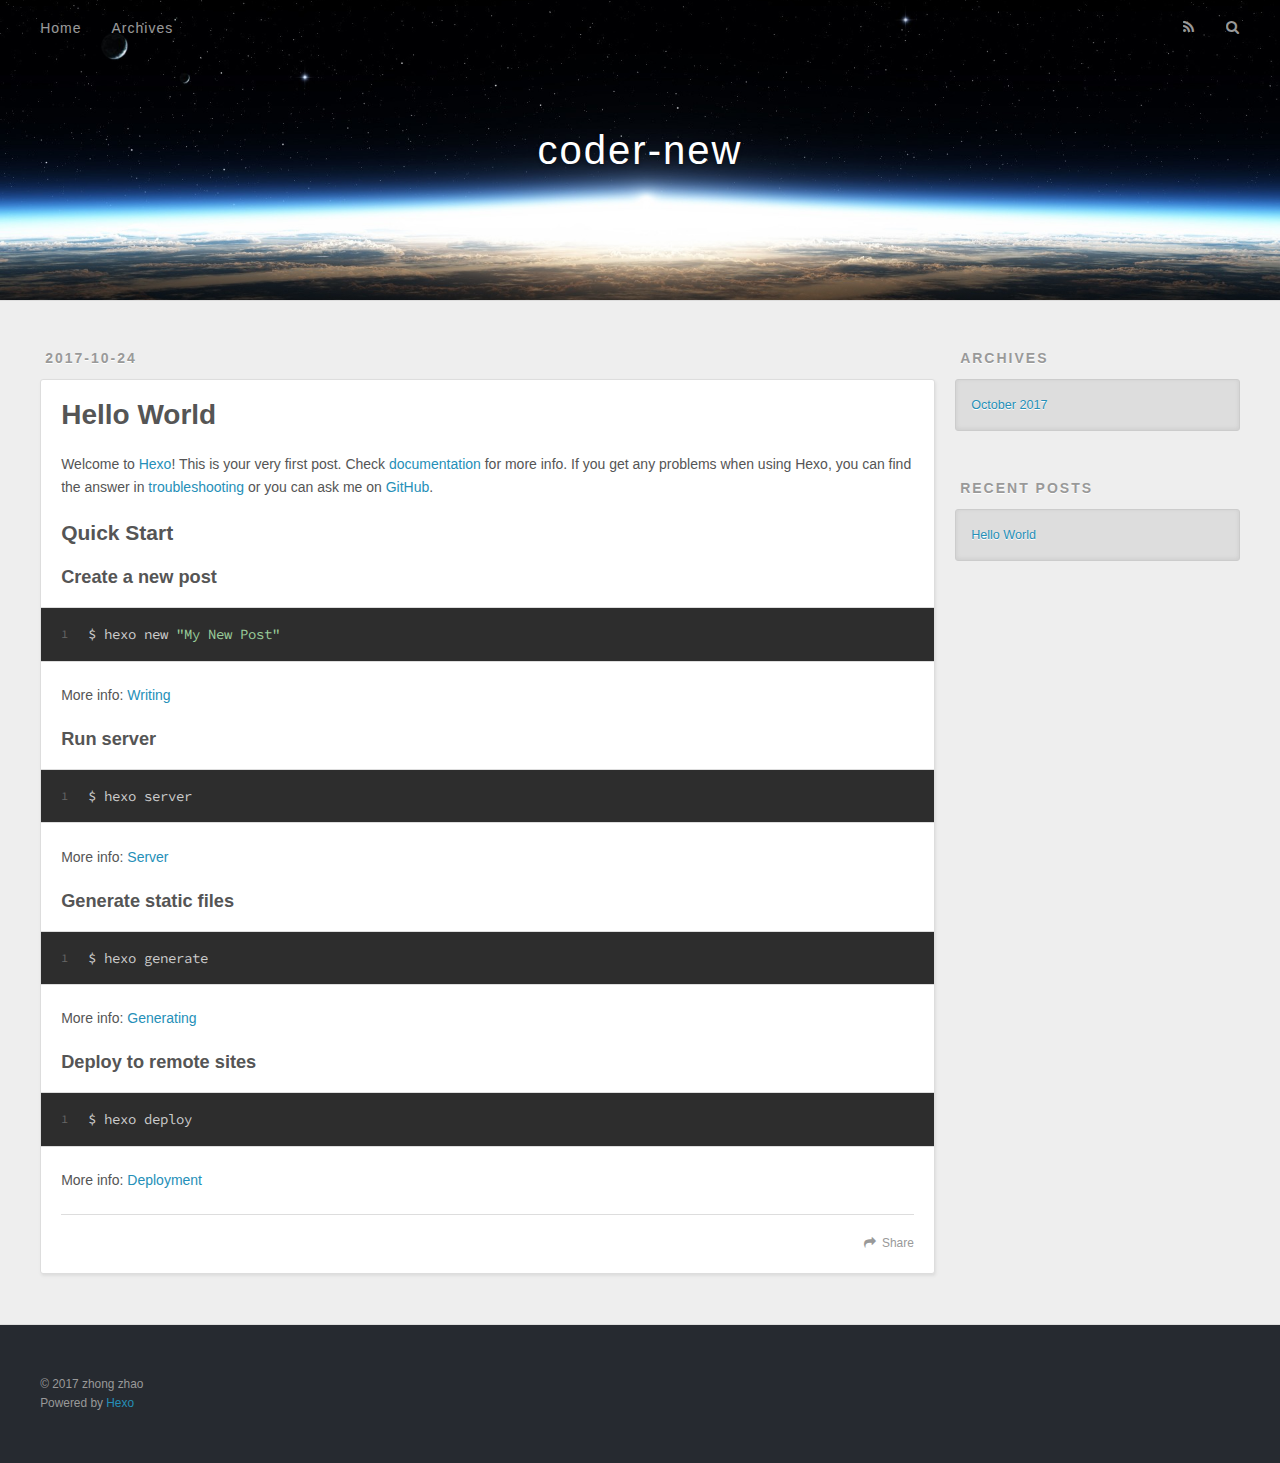
==== index.html @ 59c3f124 "Site updated: 2017-10-24 22:57:58" ====
<!DOCTYPE html>
<html>
<head>
  <meta charset="utf-8">
  
  <title>coder-new</title>
  <meta name="viewport" content="width=device-width, initial-scale=1, maximum-scale=1">
  <meta property="og:type" content="website">
<meta property="og:title" content="coder-new">
<meta property="og:url" content="http://yoursite.com/index.html">
<meta property="og:site_name" content="coder-new">
<meta name="twitter:card" content="summary">
<meta name="twitter:title" content="coder-new">
  
    <link rel="alternate" href="/atom.xml" title="coder-new" type="application/atom+xml">
  
  
    <link rel="icon" href="/favicon.png">
  
  
    <link href="//fonts.googleapis.com/css?family=Source+Code+Pro" rel="stylesheet" type="text/css">
  
  <link rel="stylesheet" href="/css/style.css">
  

</head>

<body>
  <div id="container">
    <div id="wrap">
      <header id="header">
  <div id="banner"></div>
  <div id="header-outer" class="outer">
    <div id="header-title" class="inner">
      <h1 id="logo-wrap">
        <a href="/" id="logo">coder-new</a>
      </h1>
      
    </div>
    <div id="header-inner" class="inner">
      <nav id="main-nav">
        <a id="main-nav-toggle" class="nav-icon"></a>
        
          <a class="main-nav-link" href="/">Home</a>
        
          <a class="main-nav-link" href="/archives">Archives</a>
        
      </nav>
      <nav id="sub-nav">
        
          <a id="nav-rss-link" class="nav-icon" href="/atom.xml" title="RSS Feed"></a>
        
        <a id="nav-search-btn" class="nav-icon" title="Search"></a>
      </nav>
      <div id="search-form-wrap">
        <form action="//google.com/search" method="get" accept-charset="UTF-8" class="search-form"><input type="search" name="q" class="search-form-input" placeholder="Search"><button type="submit" class="search-form-submit">&#xF002;</button><input type="hidden" name="sitesearch" value="http://yoursite.com"></form>
      </div>
    </div>
  </div>
</header>
      <div class="outer">
        <section id="main">
  
    <article id="post-hello-world" class="article article-type-post" itemscope itemprop="blogPost">
  <div class="article-meta">
    <a href="/2017/10/24/hello-world/" class="article-date">
  <time datetime="2017-10-24T14:40:35.002Z" itemprop="datePublished">2017-10-24</time>
</a>
    
  </div>
  <div class="article-inner">
    
    
      <header class="article-header">
        
  
    <h1 itemprop="name">
      <a class="article-title" href="/2017/10/24/hello-world/">Hello World</a>
    </h1>
  

      </header>
    
    <div class="article-entry" itemprop="articleBody">
      
        <p>Welcome to <a href="https://hexo.io/" target="_blank" rel="external">Hexo</a>! This is your very first post. Check <a href="https://hexo.io/docs/" target="_blank" rel="external">documentation</a> for more info. If you get any problems when using Hexo, you can find the answer in <a href="https://hexo.io/docs/troubleshooting.html" target="_blank" rel="external">troubleshooting</a> or you can ask me on <a href="https://github.com/hexojs/hexo/issues" target="_blank" rel="external">GitHub</a>.</p>
<h2 id="Quick-Start"><a href="#Quick-Start" class="headerlink" title="Quick Start"></a>Quick Start</h2><h3 id="Create-a-new-post"><a href="#Create-a-new-post" class="headerlink" title="Create a new post"></a>Create a new post</h3><figure class="highlight bash"><table><tr><td class="gutter"><pre><div class="line">1</div></pre></td><td class="code"><pre><div class="line">$ hexo new <span class="string">"My New Post"</span></div></pre></td></tr></table></figure>
<p>More info: <a href="https://hexo.io/docs/writing.html" target="_blank" rel="external">Writing</a></p>
<h3 id="Run-server"><a href="#Run-server" class="headerlink" title="Run server"></a>Run server</h3><figure class="highlight bash"><table><tr><td class="gutter"><pre><div class="line">1</div></pre></td><td class="code"><pre><div class="line">$ hexo server</div></pre></td></tr></table></figure>
<p>More info: <a href="https://hexo.io/docs/server.html" target="_blank" rel="external">Server</a></p>
<h3 id="Generate-static-files"><a href="#Generate-static-files" class="headerlink" title="Generate static files"></a>Generate static files</h3><figure class="highlight bash"><table><tr><td class="gutter"><pre><div class="line">1</div></pre></td><td class="code"><pre><div class="line">$ hexo generate</div></pre></td></tr></table></figure>
<p>More info: <a href="https://hexo.io/docs/generating.html" target="_blank" rel="external">Generating</a></p>
<h3 id="Deploy-to-remote-sites"><a href="#Deploy-to-remote-sites" class="headerlink" title="Deploy to remote sites"></a>Deploy to remote sites</h3><figure class="highlight bash"><table><tr><td class="gutter"><pre><div class="line">1</div></pre></td><td class="code"><pre><div class="line">$ hexo deploy</div></pre></td></tr></table></figure>
<p>More info: <a href="https://hexo.io/docs/deployment.html" target="_blank" rel="external">Deployment</a></p>

      
    </div>
    <footer class="article-footer">
      <a data-url="http://yoursite.com/2017/10/24/hello-world/" data-id="cj95qjlgl0000vkv4fxdkxrl8" class="article-share-link">Share</a>
      
      
    </footer>
  </div>
  
</article>


  

</section>
        
          <aside id="sidebar">
  
    

  
    

  
    
  
    
  <div class="widget-wrap">
    <h3 class="widget-title">Archives</h3>
    <div class="widget">
      <ul class="archive-list"><li class="archive-list-item"><a class="archive-list-link" href="/archives/2017/10/">October 2017</a></li></ul>
    </div>
  </div>


  
    
  <div class="widget-wrap">
    <h3 class="widget-title">Recent Posts</h3>
    <div class="widget">
      <ul>
        
          <li>
            <a href="/2017/10/24/hello-world/">Hello World</a>
          </li>
        
      </ul>
    </div>
  </div>

  
</aside>
        
      </div>
      <footer id="footer">
  
  <div class="outer">
    <div id="footer-info" class="inner">
      &copy; 2017 zhong zhao<br>
      Powered by <a href="http://hexo.io/" target="_blank">Hexo</a>
    </div>
  </div>
</footer>
    </div>
    <nav id="mobile-nav">
  
    <a href="/" class="mobile-nav-link">Home</a>
  
    <a href="/archives" class="mobile-nav-link">Archives</a>
  
</nav>
    

<script src="//ajax.googleapis.com/ajax/libs/jquery/2.0.3/jquery.min.js"></script>


  <link rel="stylesheet" href="/fancybox/jquery.fancybox.css">
  <script src="/fancybox/jquery.fancybox.pack.js"></script>


<script src="/js/script.js"></script>

  </div>
</body>
</html>
---- css/style.css ----
body {
  width: 100%;
}
body:before,
body:after {
  content: "";
  display: table;
}
body:after {
  clear: both;
}
html,
body,
div,
span,
applet,
object,
iframe,
h1,
h2,
h3,
h4,
h5,
h6,
p,
blockquote,
pre,
a,
abbr,
acronym,
address,
big,
cite,
code,
del,
dfn,
em,
img,
ins,
kbd,
q,
s,
samp,
small,
strike,
strong,
sub,
sup,
tt,
var,
dl,
dt,
dd,
ol,
ul,
li,
fieldset,
form,
label,
legend,
table,
caption,
tbody,
tfoot,
thead,
tr,
th,
td {
  margin: 0;
  padding: 0;
  border: 0;
  outline: 0;
  font-weight: inherit;
  font-style: inherit;
  font-family: inherit;
  font-size: 100%;
  vertical-align: baseline;
}
body {
  line-height: 1;
  color: #000;
  background: #fff;
}
ol,
ul {
  list-style: none;
}
table {
  border-collapse: separate;
  border-spacing: 0;
  vertical-align: middle;
}
caption,
th,
td {
  text-align: left;
  font-weight: normal;
  vertical-align: middle;
}
a img {
  border: none;
}
input,
button {
  margin: 0;
  padding: 0;
}
input::-moz-focus-inner,
button::-moz-focus-inner {
  border: 0;
  padding: 0;
}
@font-face {
  font-family: FontAwesome;
  font-style: normal;
  font-weight: normal;
  src: url("fonts/fontawesome-webfont.eot?v=#4.0.3");
  src: url("fonts/fontawesome-webfont.eot?#iefix&v=#4.0.3") format("embedded-opentype"), url("fonts/fontawesome-webfont.woff?v=#4.0.3") format("woff"), url("fonts/fontawesome-webfont.ttf?v=#4.0.3") format("truetype"), url("fonts/fontawesome-webfont.svg#fontawesomeregular?v=#4.0.3") format("svg");
}
html,
body,
#container {
  height: 100%;
}
body {
  background: #eee;
  font: 14px "Helvetica Neue", Helvetica, Arial, sans-serif;
  -webkit-text-size-adjust: 100%;
}
.outer {
  max-width: 1220px;
  margin: 0 auto;
  padding: 0 20px;
}
.outer:before,
.outer:after {
  content: "";
  display: table;
}
.outer:after {
  clear: both;
}
.inner {
  display: inline;
  float: left;
  width: 98.33333333333333%;
  margin: 0 0.833333333333333%;
}
.left,
.alignleft {
  float: left;
}
.right,
.alignright {
  float: right;
}
.clear {
  clear: both;
}
#container {
  position: relative;
}
.mobile-nav-on {
  overflow: hidden;
}
#wrap {
  height: 100%;
  width: 100%;
  position: absolute;
  top: 0;
  left: 0;
  -webkit-transition: 0.2s ease-out;
  -moz-transition: 0.2s ease-out;
  -ms-transition: 0.2s ease-out;
  transition: 0.2s ease-out;
  z-index: 1;
  background: #eee;
}
.mobile-nav-on #wrap {
  left: 280px;
}
@media screen and (min-width: 768px) {
  #main {
    display: inline;
    float: left;
    width: 73.33333333333333%;
    margin: 0 0.833333333333333%;
  }
}
.article-date,
.article-category-link,
.archive-year,
.widget-title {
  text-decoration: none;
  text-transform: uppercase;
  letter-spacing: 2px;
  color: #999;
  margin-bottom: 1em;
  margin-left: 5px;
  line-height: 1em;
  text-shadow: 0 1px #fff;
  font-weight: bold;
}
.article-inner,
.archive-article-inner {
  background: #fff;
  -webkit-box-shadow: 1px 2px 3px #ddd;
  box-shadow: 1px 2px 3px #ddd;
  border: 1px solid #ddd;
  border-radius: 3px;
}
.article-entry h1,
.widget h1 {
  font-size: 2em;
}
.article-entry h2,
.widget h2 {
  font-size: 1.5em;
}
.article-entry h3,
.widget h3 {
  font-size: 1.3em;
}
.article-entry h4,
.widget h4 {
  font-size: 1.2em;
}
.article-entry h5,
.widget h5 {
  font-size: 1em;
}
.article-entry h6,
.widget h6 {
  font-size: 1em;
  color: #999;
}
.article-entry hr,
.widget hr {
  border: 1px dashed #ddd;
}
.article-entry strong,
.widget strong {
  font-weight: bold;
}
.article-entry em,
.widget em,
.article-entry cite,
.widget cite {
  font-style: italic;
}
.article-entry sup,
.widget sup,
.article-entry sub,
.widget sub {
  font-size: 0.75em;
  line-height: 0;
  position: relative;
  vertical-align: baseline;
}
.article-entry sup,
.widget sup {
  top: -0.5em;
}
.article-entry sub,
.widget sub {
  bottom: -0.2em;
}
.article-entry small,
.widget small {
  font-size: 0.85em;
}
.article-entry acronym,
.widget acronym,
.article-entry abbr,
.widget abbr {
  border-bottom: 1px dotted;
}
.article-entry ul,
.widget ul,
.article-entry ol,
.widget ol,
.article-entry dl,
.widget dl {
  margin: 0 20px;
  line-height: 1.6em;
}
.article-entry ul ul,
.widget ul ul,
.article-entry ol ul,
.widget ol ul,
.article-entry ul ol,
.widget ul ol,
.article-entry ol ol,
.widget ol ol {
  margin-top: 0;
  margin-bottom: 0;
}
.article-entry ul,
.widget ul {
  list-style: disc;
}
.article-entry ol,
.widget ol {
  list-style: decimal;
}
.article-entry dt,
.widget dt {
  font-weight: bold;
}
#header {
  height: 300px;
  position: relative;
  border-bottom: 1px solid #ddd;
}
#header:before,
#header:after {
  content: "";
  position: absolute;
  left: 0;
  right: 0;
  height: 40px;
}
#header:before {
  top: 0;
  background: -webkit-linear-gradient(rgba(0,0,0,0.2), transparent);
  background: -moz-linear-gradient(rgba(0,0,0,0.2), transparent);
  background: -ms-linear-gradient(rgba(0,0,0,0.2), transparent);
  background: linear-gradient(rgba(0,0,0,0.2), transparent);
}
#header:after {
  bottom: 0;
  background: -webkit-linear-gradient(transparent, rgba(0,0,0,0.2));
  background: -moz-linear-gradient(transparent, rgba(0,0,0,0.2));
  background: -ms-linear-gradient(transparent, rgba(0,0,0,0.2));
  background: linear-gradient(transparent, rgba(0,0,0,0.2));
}
#header-outer {
  height: 100%;
  position: relative;
}
#header-inner {
  position: relative;
  overflow: hidden;
}
#banner {
  position: absolute;
  top: 0;
  left: 0;
  width: 100%;
  height: 100%;
  background: url("images/banner.jpg") center #000;
  -webkit-background-size: cover;
  -moz-background-size: cover;
  background-size: cover;
  z-index: -1;
}
#header-title {
  text-align: center;
  height: 40px;
  position: absolute;
  top: 50%;
  left: 0;
  margin-top: -20px;
}
#logo,
#subtitle {
  text-decoration: none;
  color: #fff;
  font-weight: 300;
  text-shadow: 0 1px 4px rgba(0,0,0,0.3);
}
#logo {
  font-size: 40px;
  line-height: 40px;
  letter-spacing: 2px;
}
#subtitle {
  font-size: 16px;
  line-height: 16px;
  letter-spacing: 1px;
}
#subtitle-wrap {
  margin-top: 16px;
}
#main-nav {
  float: left;
  margin-left: -15px;
}
.nav-icon,
.main-nav-link {
  float: left;
  color: #fff;
  opacity: 0.6;
  text-decoration: none;
  text-shadow: 0 1px rgba(0,0,0,0.2);
  -webkit-transition: opacity 0.2s;
  -moz-transition: opacity 0.2s;
  -ms-transition: opacity 0.2s;
  transition: opacity 0.2s;
  display: block;
  padding: 20px 15px;
}
.nav-icon:hover,
.main-nav-link:hover {
  opacity: 1;
}
.nav-icon {
  font-family: FontAwesome;
  text-align: center;
  font-size: 14px;
  width: 14px;
  height: 14px;
  padding: 20px 15px;
  position: relative;
  cursor: pointer;
}
.main-nav-link {
  font-weight: 300;
  letter-spacing: 1px;
}
@media screen and (max-width: 479px) {
  .main-nav-link {
    display: none;
  }
}
#main-nav-toggle {
  display: none;
}
#main-nav-toggle:before {
  content: "\f0c9";
}
@media screen and (max-width: 479px) {
  #main-nav-toggle {
    display: block;
  }
}
#sub-nav {
  float: right;
  margin-right: -15px;
}
#nav-rss-link:before {
  content: "\f09e";
}
#nav-search-btn:before {
  content: "\f002";
}
#search-form-wrap {
  position: absolute;
  top: 15px;
  width: 150px;
  height: 30px;
  right: -150px;
  opacity: 0;
  -webkit-transition: 0.2s ease-out;
  -moz-transition: 0.2s ease-out;
  -ms-transition: 0.2s ease-out;
  transition: 0.2s ease-out;
}
#search-form-wrap.on {
  opacity: 1;
  right: 0;
}
@media screen and (max-width: 479px) {
  #search-form-wrap {
    width: 100%;
    right: -100%;
  }
}
.search-form {
  position: absolute;
  top: 0;
  left: 0;
  right: 0;
  background: #fff;
  padding: 5px 15px;
  border-radius: 15px;
  -webkit-box-shadow: 0 0 10px rgba(0,0,0,0.3);
  box-shadow: 0 0 10px rgba(0,0,0,0.3);
}
.search-form-input {
  border: none;
  background: none;
  color: #555;
  width: 100%;
  font: 13px "Helvetica Neue", Helvetica, Arial, sans-serif;
  outline: none;
}
.search-form-input::-webkit-search-results-decoration,
.search-form-input::-webkit-search-cancel-button {
  -webkit-appearance: none;
}
.search-form-submit {
  position: absolute;
  top: 50%;
  right: 10px;
  margin-top: -7px;
  font: 13px FontAwesome;
  border: none;
  background: none;
  color: #bbb;
  cursor: pointer;
}
.search-form-submit:hover,
.search-form-submit:focus {
  color: #777;
}
.article {
  margin: 50px 0;
}
.article-inner {
  overflow: hidden;
}
.article-meta:before,
.article-meta:after {
  content: "";
  display: table;
}
.article-meta:after {
  clear: both;
}
.article-date {
  float: left;
}
.article-category {
  float: left;
  line-height: 1em;
  color: #ccc;
  text-shadow: 0 1px #fff;
  margin-left: 8px;
}
.article-category:before {
  content: "\2022";
}
.article-category-link {
  margin: 0 12px 1em;
}
.article-header {
  padding: 20px 20px 0;
}
.article-title {
  text-decoration: none;
  font-size: 2em;
  font-weight: bold;
  color: #555;
  line-height: 1.1em;
  -webkit-transition: color 0.2s;
  -moz-transition: color 0.2s;
  -ms-transition: color 0.2s;
  transition: color 0.2s;
}
a.article-title:hover {
  color: #258fb8;
}
.article-entry {
  color: #555;
  padding: 0 20px;
}
.article-entry:before,
.article-entry:after {
  content: "";
  display: table;
}
.article-entry:after {
  clear: both;
}
.article-entry p,
.article-entry table {
  line-height: 1.6em;
  margin: 1.6em 0;
}
.article-entry h1,
.article-entry h2,
.article-entry h3,
.article-entry h4,
.article-entry h5,
.article-entry h6 {
  font-weight: bold;
}
.article-entry h1,
.article-entry h2,
.article-entry h3,
.article-entry h4,
.article-entry h5,
.article-entry h6 {
  line-height: 1.1em;
  margin: 1.1em 0;
}
.article-entry a {
  color: #258fb8;
  text-decoration: none;
}
.article-entry a:hover {
  text-decoration: underline;
}
.article-entry ul,
.article-entry ol,
.article-entry dl {
  margin-top: 1.6em;
  margin-bottom: 1.6em;
}
.article-entry img,
.article-entry video {
  max-width: 100%;
  height: auto;
  display: block;
  margin: auto;
}
.article-entry iframe {
  border: none;
}
.article-entry table {
  width: 100%;
  border-collapse: collapse;
  border-spacing: 0;
}
.article-entry th {
  font-weight: bold;
  border-bottom: 3px solid #ddd;
  padding-bottom: 0.5em;
}
.article-entry td {
  border-bottom: 1px solid #ddd;
  padding: 10px 0;
}
.article-entry blockquote {
  font-family: Georgia, "Times New Roman", serif;
  font-size: 1.4em;
  margin: 1.6em 20px;
  text-align: center;
}
.article-entry blockquote footer {
  font-size: 14px;
  margin: 1.6em 0;
  font-family: "Helvetica Neue", Helvetica, Arial, sans-serif;
}
.article-entry blockquote footer cite:before {
  content: "—";
  padding: 0 0.5em;
}
.article-entry .pullquote {
  text-align: left;
  width: 45%;
  margin: 0;
}
.article-entry .pullquote.left {
  margin-left: 0.5em;
  margin-right: 1em;
}
.article-entry .pullquote.right {
  margin-right: 0.5em;
  margin-left: 1em;
}
.article-entry .caption {
  color: #999;
  display: block;
  font-size: 0.9em;
  margin-top: 0.5em;
  position: relative;
  text-align: center;
}
.article-entry .video-container {
  position: relative;
  padding-top: 56.25%;
  height: 0;
  overflow: hidden;
}
.article-entry .video-container iframe,
.article-entry .video-container object,
.article-entry .video-container embed {
  position: absolute;
  top: 0;
  left: 0;
  width: 100%;
  height: 100%;
  margin-top: 0;
}
.article-more-link a {
  display: inline-block;
  line-height: 1em;
  padding: 6px 15px;
  border-radius: 15px;
  background: #eee;
  color: #999;
  text-shadow: 0 1px #fff;
  text-decoration: none;
}
.article-more-link a:hover {
  background: #258fb8;
  color: #fff;
  text-decoration: none;
  text-shadow: 0 1px #1e7293;
}
.article-footer {
  font-size: 0.85em;
  line-height: 1.6em;
  border-top: 1px solid #ddd;
  padding-top: 1.6em;
  margin: 0 20px 20px;
}
.article-footer:before,
.article-footer:after {
  content: "";
  display: table;
}
.article-footer:after {
  clear: both;
}
.article-footer a {
  color: #999;
  text-decoration: none;
}
.article-footer a:hover {
  color: #555;
}
.article-tag-list-item {
  float: left;
  margin-right: 10px;
}
.article-tag-list-link:before {
  content: "#";
}
.article-comment-link {
  float: right;
}
.article-comment-link:before {
  content: "\f075";
  font-family: FontAwesome;
  padding-right: 8px;
}
.article-share-link {
  cursor: pointer;
  float: right;
  margin-left: 20px;
}
.article-share-link:before {
  content: "\f064";
  font-family: FontAwesome;
  padding-right: 6px;
}
#article-nav {
  position: relative;
}
#article-nav:before,
#article-nav:after {
  content: "";
  display: table;
}
#article-nav:after {
  clear: both;
}
@media screen and (min-width: 768px) {
  #article-nav {
    margin: 50px 0;
  }
  #article-nav:before {
    width: 8px;
    height: 8px;
    position: absolute;
    top: 50%;
    left: 50%;
    margin-top: -4px;
    margin-left: -4px;
    content: "";
    border-radius: 50%;
    background: #ddd;
    -webkit-box-shadow: 0 1px 2px #fff;
    box-shadow: 0 1px 2px #fff;
  }
}
.article-nav-link-wrap {
  text-decoration: none;
  text-shadow: 0 1px #fff;
  color: #999;
  -webkit-box-sizing: border-box;
  -moz-box-sizing: border-box;
  box-sizing: border-box;
  margin-top: 50px;
  text-align: center;
  display: block;
}
.article-nav-link-wrap:hover {
  color: #555;
}
@media screen and (min-width: 768px) {
  .article-nav-link-wrap {
    width: 50%;
    margin-top: 0;
  }
}
@media screen and (min-width: 768px) {
  #article-nav-newer {
    float: left;
    text-align: right;
    padding-right: 20px;
  }
}
@media screen and (min-width: 768px) {
  #article-nav-older {
    float: right;
    text-align: left;
    padding-left: 20px;
  }
}
.article-nav-caption {
  text-transform: uppercase;
  letter-spacing: 2px;
  color: #ddd;
  line-height: 1em;
  font-weight: bold;
}
#article-nav-newer .article-nav-caption {
  margin-right: -2px;
}
.article-nav-title {
  font-size: 0.85em;
  line-height: 1.6em;
  margin-top: 0.5em;
}
.article-share-box {
  position: absolute;
  display: none;
  background: #fff;
  -webkit-box-shadow: 1px 2px 10px rgba(0,0,0,0.2);
  box-shadow: 1px 2px 10px rgba(0,0,0,0.2);
  border-radius: 3px;
  margin-left: -145px;
  overflow: hidden;
  z-index: 1;
}
.article-share-box.on {
  display: block;
}
.article-share-input {
  width: 100%;
  background: none;
  -webkit-box-sizing: border-box;
  -moz-box-sizing: border-box;
  box-sizing: border-box;
  font: 14px "Helvetica Neue", Helvetica, Arial, sans-serif;
  padding: 0 15px;
  color: #555;
  outline: none;
  border: 1px solid #ddd;
  border-radius: 3px 3px 0 0;
  height: 36px;
  line-height: 36px;
}
.article-share-links {
  background: #eee;
}
.article-share-links:before,
.article-share-links:after {
  content: "";
  display: table;
}
.article-share-links:after {
  clear: both;
}
.article-share-twitter,
.article-share-facebook,
.article-share-pinterest,
.article-share-google {
  width: 50px;
  height: 36px;
  display: block;
  float: left;
  position: relative;
  color: #999;
  text-shadow: 0 1px #fff;
}
.article-share-twitter:before,
.article-share-facebook:before,
.article-share-pinterest:before,
.article-share-google:before {
  font-size: 20px;
  font-family: FontAwesome;
  width: 20px;
  height: 20px;
  position: absolute;
  top: 50%;
  left: 50%;
  margin-top: -10px;
  margin-left: -10px;
  text-align: center;
}
.article-share-twitter:hover,
.article-share-facebook:hover,
.article-share-pinterest:hover,
.article-share-google:hover {
  color: #fff;
}
.article-share-twitter:before {
  content: "\f099";
}
.article-share-twitter:hover {
  background: #00aced;
  text-shadow: 0 1px #008abe;
}
.article-share-facebook:before {
  content: "\f09a";
}
.article-share-facebook:hover {
  background: #3b5998;
  text-shadow: 0 1px #2f477a;
}
.article-share-pinterest:before {
  content: "\f0d2";
}
.article-share-pinterest:hover {
  background: #cb2027;
  text-shadow: 0 1px #a21a1f;
}
.article-share-google:before {
  content: "\f0d5";
}
.article-share-google:hover {
  background: #dd4b39;
  text-shadow: 0 1px #be3221;
}
.article-gallery {
  background: #000;
  position: relative;
}
.article-gallery-photos {
  position: relative;
  overflow: hidden;
}
.article-gallery-img {
  display: none;
  max-width: 100%;
}
.article-gallery-img:first-child {
  display: block;
}
.article-gallery-img.loaded {
  position: absolute;
  display: block;
}
.article-gallery-img img {
  display: block;
  max-width: 100%;
  margin: 0 auto;
}
#comments {
  background: #fff;
  -webkit-box-shadow: 1px 2px 3px #ddd;
  box-shadow: 1px 2px 3px #ddd;
  padding: 20px;
  border: 1px solid #ddd;
  border-radius: 3px;
  margin: 50px 0;
}
#comments a {
  color: #258fb8;
}
.archives-wrap {
  margin: 50px 0;
}
.archives:before,
.archives:after {
  content: "";
  display: table;
}
.archives:after {
  clear: both;
}
.archive-year-wrap {
  margin-bottom: 1em;
}
.archives {
  -webkit-column-gap: 10px;
  -moz-column-gap: 10px;
  column-gap: 10px;
}
@media screen and (min-width: 480px) and (max-width: 767px) {
  .archives {
    -webkit-column-count: 2;
    -moz-column-count: 2;
    column-count: 2;
  }
}
@media screen and (min-width: 768px) {
  .archives {
    -webkit-column-count: 3;
    -moz-column-count: 3;
    column-count: 3;
  }
}
.archive-article {
  -webkit-column-break-inside: avoid;
  page-break-inside: avoid;
  overflow: hidden;
  break-inside: avoid-column;
}
.archive-article-inner {
  padding: 10px;
  margin-bottom: 15px;
}
.archive-article-title {
  text-decoration: none;
  font-weight: bold;
  color: #555;
  -webkit-transition: color 0.2s;
  -moz-transition: color 0.2s;
  -ms-transition: color 0.2s;
  transition: color 0.2s;
  line-height: 1.6em;
}
.archive-article-title:hover {
  color: #258fb8;
}
.archive-article-footer {
  margin-top: 1em;
}
.archive-article-date {
  color: #999;
  text-decoration: none;
  font-size: 0.85em;
  line-height: 1em;
  margin-bottom: 0.5em;
  display: block;
}
#page-nav {
  margin: 50px auto;
  background: #fff;
  -webkit-box-shadow: 1px 2px 3px #ddd;
  box-shadow: 1px 2px 3px #ddd;
  border: 1px solid #ddd;
  border-radius: 3px;
  text-align: center;
  color: #999;
  overflow: hidden;
}
#page-nav:before,
#page-nav:after {
  content: "";
  display: table;
}
#page-nav:after {
  clear: both;
}
#page-nav a,
#page-nav span {
  padding: 10px 20px;
  line-height: 1;
  height: 2ex;
}
#page-nav a {
  color: #999;
  text-decoration: none;
}
#page-nav a:hover {
  background: #999;
  color: #fff;
}
#page-nav .prev {
  float: left;
}
#page-nav .next {
  float: right;
}
#page-nav .page-number {
  display: inline-block;
}
@media screen and (max-width: 479px) {
  #page-nav .page-number {
    display: none;
  }
}
#page-nav .current {
  color: #555;
  font-weight: bold;
}
#page-nav .space {
  color: #ddd;
}
#footer {
  background: #262a30;
  padding: 50px 0;
  border-top: 1px solid #ddd;
  color: #999;
}
#footer a {
  color: #258fb8;
  text-decoration: none;
}
#footer a:hover {
  text-decoration: underline;
}
#footer-info {
  line-height: 1.6em;
  font-size: 0.85em;
}
.article-entry pre,
.article-entry .highlight {
  background: #2d2d2d;
  margin: 0 -20px;
  padding: 15px 20px;
  border-style: solid;
  border-color: #ddd;
  border-width: 1px 0;
  overflow: auto;
  color: #ccc;
  line-height: 22.400000000000002px;
}
.article-entry .highlight .gutter pre,
.article-entry .gist .gist-file .gist-data .line-numbers {
  color: #666;
  font-size: 0.85em;
}
.article-entry pre,
.article-entry code {
  font-family: "Source Code Pro", Consolas, Monaco, Menlo, Consolas, monospace;
}
.article-entry code {
  background: #eee;
  text-shadow: 0 1px #fff;
  padding: 0 0.3em;
}
.article-entry pre code {
  background: none;
  text-shadow: none;
  padding: 0;
}
.article-entry .highlight pre {
  border: none;
  margin: 0;
  padding: 0;
}
.article-entry .highlight table {
  margin: 0;
  width: auto;
}
.article-entry .highlight td {
  border: none;
  padding: 0;
}
.article-entry .highlight figcaption {
  font-size: 0.85em;
  color: #999;
  line-height: 1em;
  margin-bottom: 1em;
}
.article-entry .highlight figcaption:before,
.article-entry .highlight figcaption:after {
  content: "";
  display: table;
}
.article-entry .highlight figcaption:after {
  clear: both;
}
.article-entry .highlight figcaption a {
  float: right;
}
.article-entry .highlight .gutter pre {
  text-align: right;
  padding-right: 20px;
}
.article-entry .highlight .line {
  height: 22.400000000000002px;
}
.article-entry .highlight .line.marked {
  background: #515151;
}
.article-entry .gist {
  margin: 0 -20px;
  border-style: solid;
  border-color: #ddd;
  border-width: 1px 0;
  background: #2d2d2d;
  padding: 15px 20px 15px 0;
}
.article-entry .gist .gist-file {
  border: none;
  font-family: "Source Code Pro", Consolas, Monaco, Menlo, Consolas, monospace;
  margin: 0;
}
.article-entry .gist .gist-file .gist-data {
  background: none;
  border: none;
}
.article-entry .gist .gist-file .gist-data .line-numbers {
  background: none;
  border: none;
  padding: 0 20px 0 0;
}
.article-entry .gist .gist-file .gist-data .line-data {
  padding: 0 !important;
}
.article-entry .gist .gist-file .highlight {
  margin: 0;
  padding: 0;
  border: none;
}
.article-entry .gist .gist-file .gist-meta {
  background: #2d2d2d;
  color: #999;
  font: 0.85em "Helvetica Neue", Helvetica, Arial, sans-serif;
  text-shadow: 0 0;
  padding: 0;
  margin-top: 1em;
  margin-left: 20px;
}
.article-entry .gist .gist-file .gist-meta a {
  color: #258fb8;
  font-weight: normal;
}
.article-entry .gist .gist-file .gist-meta a:hover {
  text-decoration: underline;
}
pre .comment,
pre .title {
  color: #999;
}
pre .variable,
pre .attribute,
pre .tag,
pre .regexp,
pre .ruby .constant,
pre .xml .tag .title,
pre .xml .pi,
pre .xml .doctype,
pre .html .doctype,
pre .css .id,
pre .css .class,
pre .css .pseudo {
  color: #f2777a;
}
pre .number,
pre .preprocessor,
pre .built_in,
pre .literal,
pre .params,
pre .constant {
  color: #f99157;
}
pre .class,
pre .ruby .class .title,
pre .css .rules .attribute {
  color: #9c9;
}
pre .string,
pre .value,
pre .inheritance,
pre .header,
pre .ruby .symbol,
pre .xml .cdata {
  color: #9c9;
}
pre .css .hexcolor {
  color: #6cc;
}
pre .function,
pre .python .decorator,
pre .python .title,
pre .ruby .function .title,
pre .ruby .title .keyword,
pre .perl .sub,
pre .javascript .title,
pre .coffeescript .title {
  color: #69c;
}
pre .keyword,
pre .javascript .function {
  color: #c9c;
}
@media screen and (max-width: 479px) {
  #mobile-nav {
    position: absolute;
    top: 0;
    left: 0;
    width: 280px;
    height: 100%;
    background: #191919;
    border-right: 1px solid #fff;
  }
}
@media screen and (max-width: 479px) {
  .mobile-nav-link {
    display: block;
    color: #999;
    text-decoration: none;
    padding: 15px 20px;
    font-weight: bold;
  }
  .mobile-nav-link:hover {
    color: #fff;
  }
}
@media screen and (min-width: 768px) {
  #sidebar {
    display: inline;
    float: left;
    width: 23.333333333333332%;
    margin: 0 0.833333333333333%;
  }
}
.widget-wrap {
  margin: 50px 0;
}
.widget {
  color: #777;
  text-shadow: 0 1px #fff;
  background: #ddd;
  -webkit-box-shadow: 0 -1px 4px #ccc inset;
  box-shadow: 0 -1px 4px #ccc inset;
  border: 1px solid #ccc;
  padding: 15px;
  border-radius: 3px;
}
.widget a {
  color: #258fb8;
  text-decoration: none;
}
.widget a:hover {
  text-decoration: underline;
}
.widget ul ul,
.widget ol ul,
.widget dl ul,
.widget ul ol,
.widget ol ol,
.widget dl ol,
.widget ul dl,
.widget ol dl,
.widget dl dl {
  margin-left: 15px;
  list-style: disc;
}
.widget {
  line-height: 1.6em;
  word-wrap: break-word;
  font-size: 0.9em;
}
.widget ul,
.widget ol {
  list-style: none;
  margin: 0;
}
.widget ul ul,
.widget ol ul,
.widget ul ol,
.widget ol ol {
  margin: 0 20px;
}
.widget ul ul,
.widget ol ul {
  list-style: disc;
}
.widget ul ol,
.widget ol ol {
  list-style: decimal;
}
.category-list-count,
.tag-list-count,
.archive-list-count {
  padding-left: 5px;
  color: #999;
  font-size: 0.85em;
}
.category-list-count:before,
.tag-list-count:before,
.archive-list-count:before {
  content: "(";
}
.category-list-count:after,
.tag-list-count:after,
.archive-list-count:after {
  content: ")";
}
.tagcloud a {
  margin-right: 5px;
  display: inline-block;
}
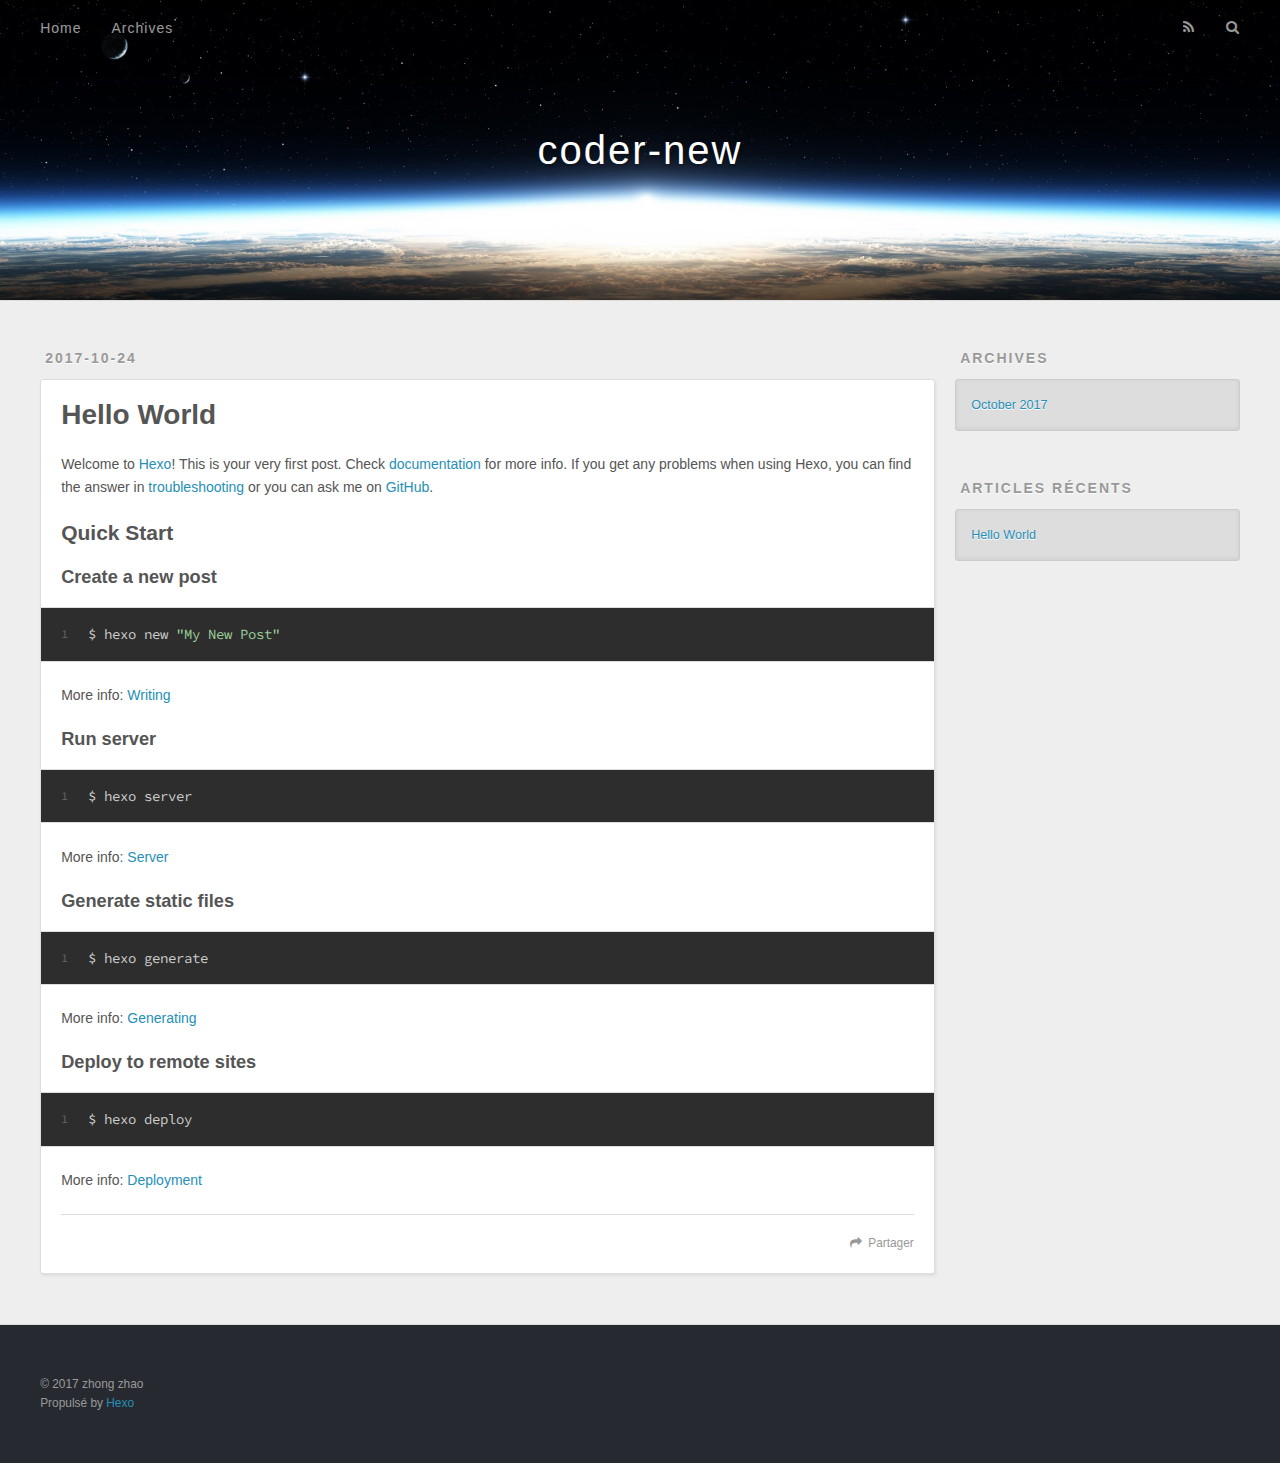
==== commit a2376058: "Site updated: 2017-10-24 23:19:24" ====
--- a/index.html
+++ b/index.html
@@ -48,9 +48,9 @@
       </nav>
       <nav id="sub-nav">
         
-          <a id="nav-rss-link" class="nav-icon" href="/atom.xml" title="RSS Feed"></a>
+          <a id="nav-rss-link" class="nav-icon" href="/atom.xml" title="Flux RSS"></a>
         
-        <a id="nav-search-btn" class="nav-icon" title="Search"></a>
+        <a id="nav-search-btn" class="nav-icon" title="Rechercher"></a>
       </nav>
       <div id="search-form-wrap">
         <form action="//google.com/search" method="get" accept-charset="UTF-8" class="search-form"><input type="search" name="q" class="search-form-input" placeholder="Search"><button type="submit" class="search-form-submit">&#xF002;</button><input type="hidden" name="sitesearch" value="http://yoursite.com"></form>
@@ -96,7 +96,7 @@
       
     </div>
     <footer class="article-footer">
-      <a data-url="http://yoursite.com/2017/10/24/hello-world/" data-id="cj95qjlgl0000vkv4fxdkxrl8" class="article-share-link">Share</a>
+      <a data-url="http://yoursite.com/2017/10/24/hello-world/" data-id="cj95rau3b00007kv4i1dk15iv" class="article-share-link">Partager</a>
       
       
     </footer>
@@ -131,7 +131,7 @@
   
     
   <div class="widget-wrap">
-    <h3 class="widget-title">Recent Posts</h3>
+    <h3 class="widget-title">Articles récents</h3>
     <div class="widget">
       <ul>
         
@@ -152,7 +152,7 @@
   <div class="outer">
     <div id="footer-info" class="inner">
       &copy; 2017 zhong zhao<br>
-      Powered by <a href="http://hexo.io/" target="_blank">Hexo</a>
+      Propulsé by <a href="http://hexo.io/" target="_blank">Hexo</a>
     </div>
   </div>
 </footer>
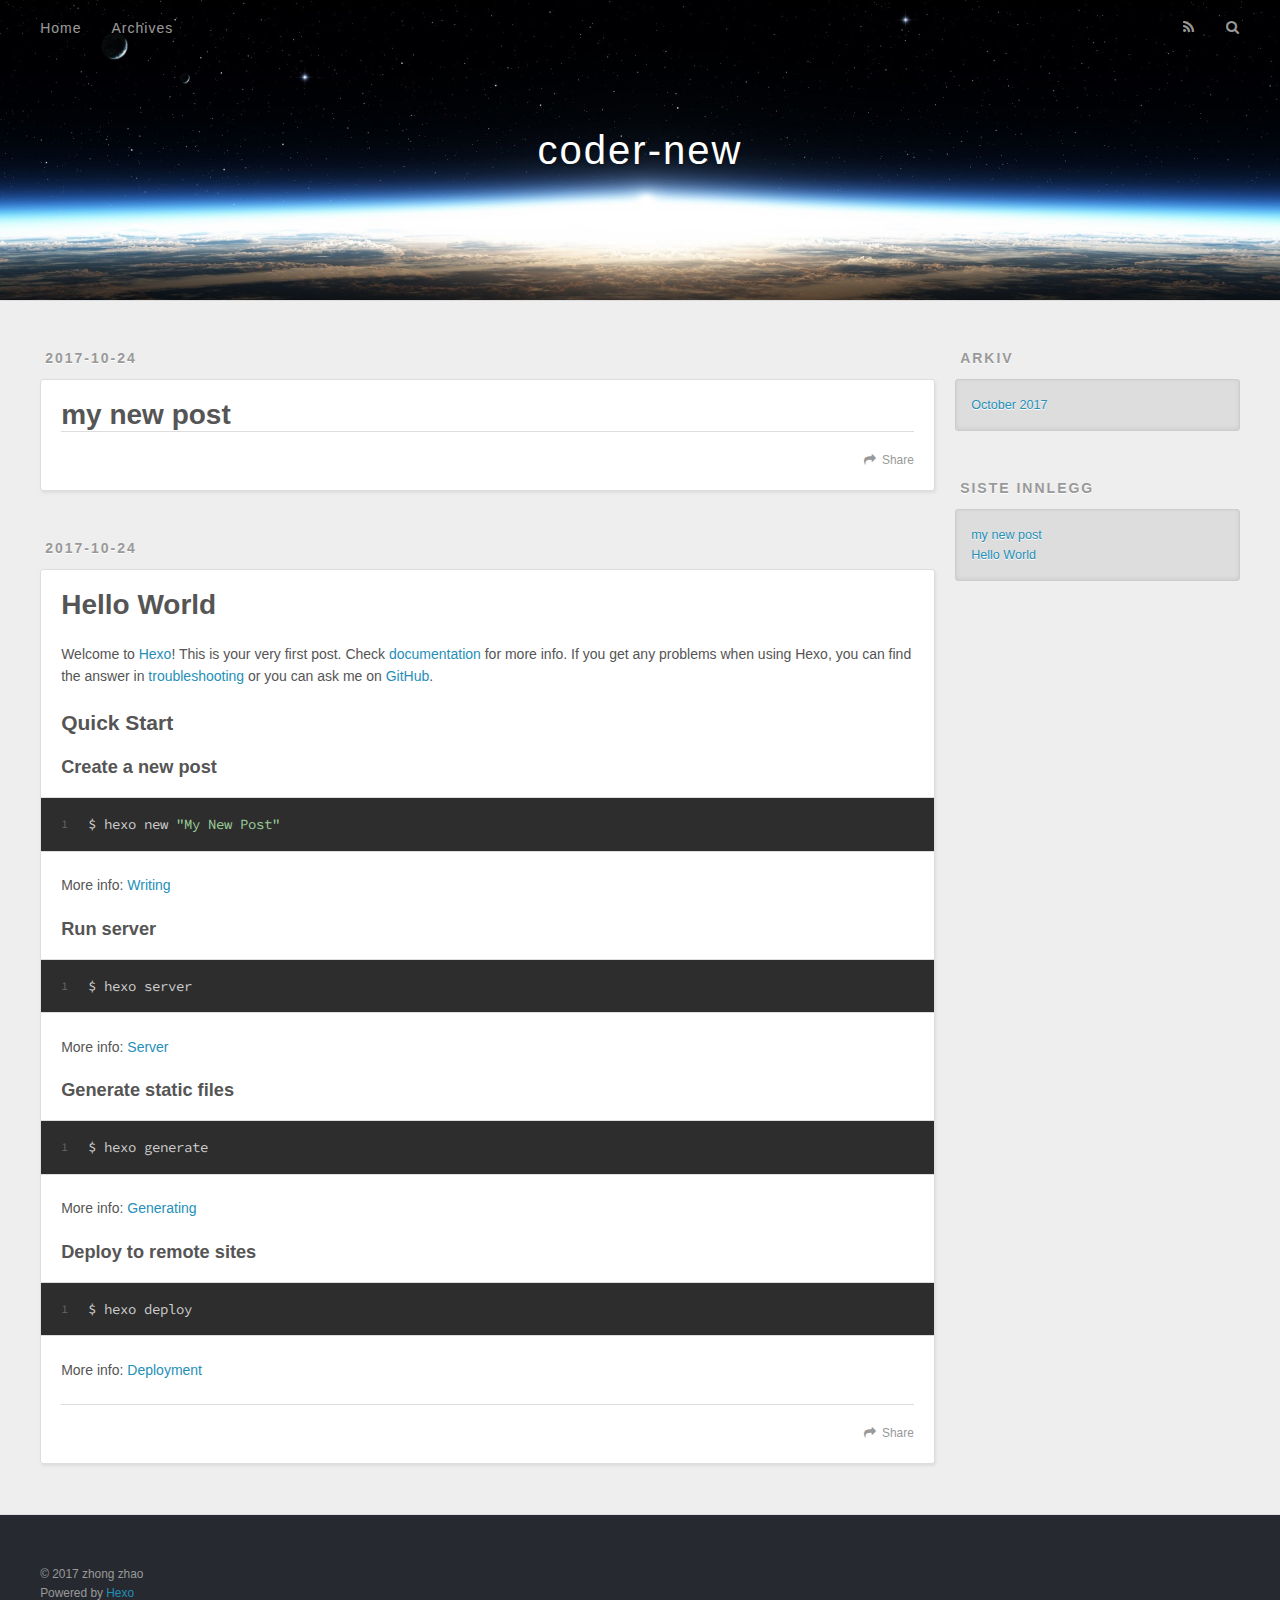
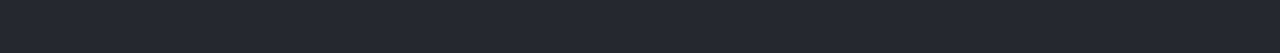
==== commit 6835a10f: "Site updated: 2017-10-24 23:23:20" ====
--- a/index.html
+++ b/index.html
@@ -48,9 +48,9 @@
       </nav>
       <nav id="sub-nav">
         
-          <a id="nav-rss-link" class="nav-icon" href="/atom.xml" title="Flux RSS"></a>
-        
-        <a id="nav-search-btn" class="nav-icon" title="Rechercher"></a>
+          <a id="nav-rss-link" class="nav-icon" href="/atom.xml" title="RSS Feed"></a>
+        
+        <a id="nav-search-btn" class="nav-icon" title="Søk"></a>
       </nav>
       <div id="search-form-wrap">
         <form action="//google.com/search" method="get" accept-charset="UTF-8" class="search-form"><input type="search" name="q" class="search-form-input" placeholder="Search"><button type="submit" class="search-form-submit">&#xF002;</button><input type="hidden" name="sitesearch" value="http://yoursite.com"></form>
@@ -60,6 +60,42 @@
 </header>
       <div class="outer">
         <section id="main">
+  
+    <article id="post-my-new-post" class="article article-type-post" itemscope itemprop="blogPost">
+  <div class="article-meta">
+    <a href="/2017/10/24/my-new-post/" class="article-date">
+  <time datetime="2017-10-24T15:22:37.000Z" itemprop="datePublished">2017-10-24</time>
+</a>
+    
+  </div>
+  <div class="article-inner">
+    
+    
+      <header class="article-header">
+        
+  
+    <h1 itemprop="name">
+      <a class="article-title" href="/2017/10/24/my-new-post/">my new post</a>
+    </h1>
+  
+
+      </header>
+    
+    <div class="article-entry" itemprop="articleBody">
+      
+        
+      
+    </div>
+    <footer class="article-footer">
+      <a data-url="http://yoursite.com/2017/10/24/my-new-post/" data-id="cj95rfjqj00004sv4ex081i8c" class="article-share-link">Share</a>
+      
+      
+    </footer>
+  </div>
+  
+</article>
+
+
   
     <article id="post-hello-world" class="article article-type-post" itemscope itemprop="blogPost">
   <div class="article-meta">
@@ -96,7 +132,7 @@
       
     </div>
     <footer class="article-footer">
-      <a data-url="http://yoursite.com/2017/10/24/hello-world/" data-id="cj95rau3b00007kv4i1dk15iv" class="article-share-link">Partager</a>
+      <a data-url="http://yoursite.com/2017/10/24/hello-world/" data-id="cj95rfjqp00014sv4hcnt3l14" class="article-share-link">Share</a>
       
       
     </footer>
@@ -121,7 +157,7 @@
   
     
   <div class="widget-wrap">
-    <h3 class="widget-title">Archives</h3>
+    <h3 class="widget-title">Arkiv</h3>
     <div class="widget">
       <ul class="archive-list"><li class="archive-list-item"><a class="archive-list-link" href="/archives/2017/10/">October 2017</a></li></ul>
     </div>
@@ -131,9 +167,13 @@
   
     
   <div class="widget-wrap">
-    <h3 class="widget-title">Articles récents</h3>
+    <h3 class="widget-title">Siste innlegg</h3>
     <div class="widget">
       <ul>
+        
+          <li>
+            <a href="/2017/10/24/my-new-post/">my new post</a>
+          </li>
         
           <li>
             <a href="/2017/10/24/hello-world/">Hello World</a>
@@ -152,7 +192,7 @@
   <div class="outer">
     <div id="footer-info" class="inner">
       &copy; 2017 zhong zhao<br>
-      Propulsé by <a href="http://hexo.io/" target="_blank">Hexo</a>
+      Powered by <a href="http://hexo.io/" target="_blank">Hexo</a>
     </div>
   </div>
 </footer>
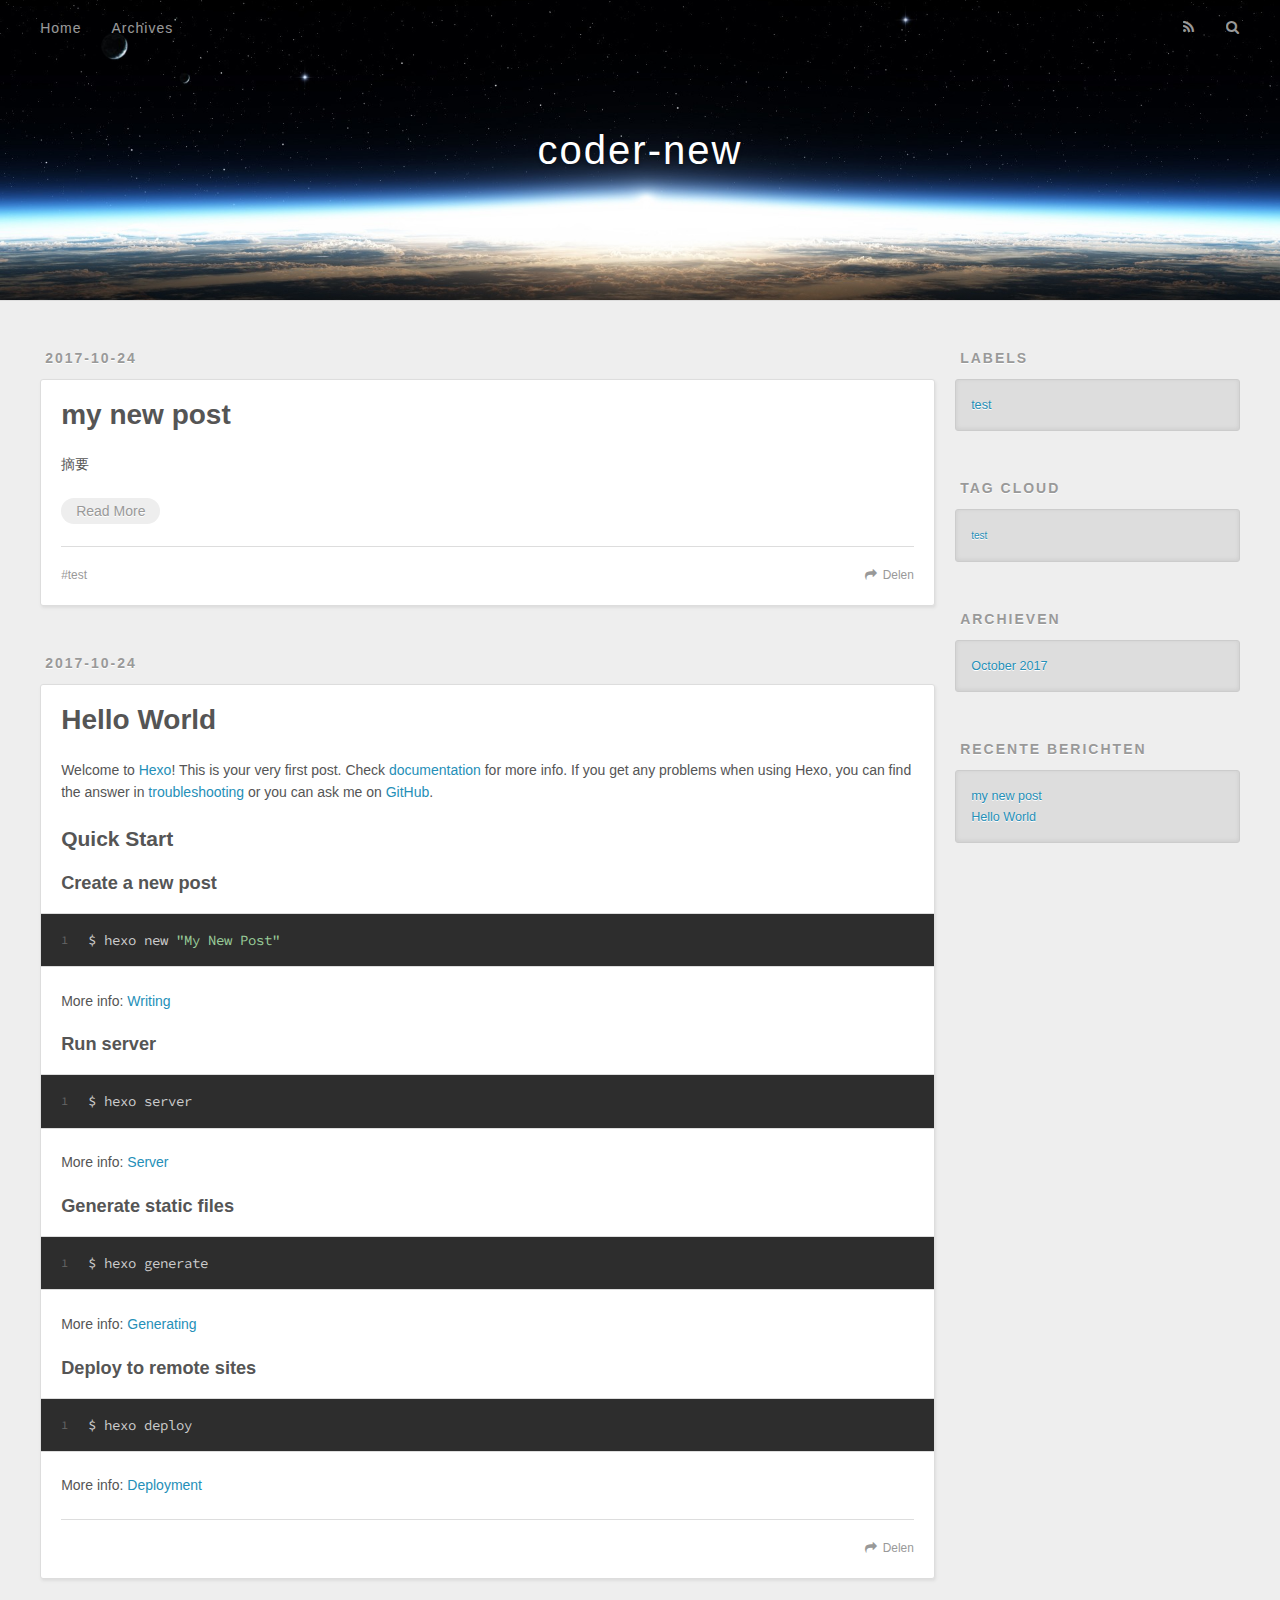
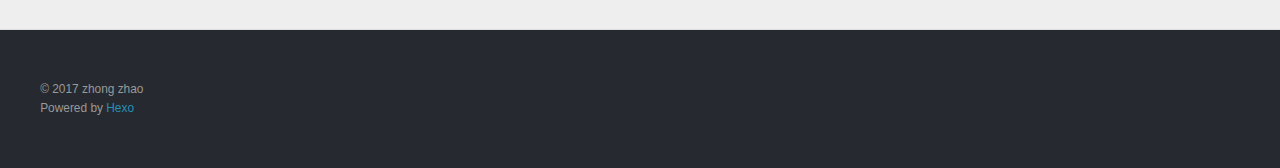
==== commit ef81b7d8: "Site updated: 2017-10-24 23:32:40" ====
--- a/index.html
+++ b/index.html
@@ -50,7 +50,7 @@
         
           <a id="nav-rss-link" class="nav-icon" href="/atom.xml" title="RSS Feed"></a>
         
-        <a id="nav-search-btn" class="nav-icon" title="Søk"></a>
+        <a id="nav-search-btn" class="nav-icon" title="Zoeken"></a>
       </nav>
       <div id="search-form-wrap">
         <form action="//google.com/search" method="get" accept-charset="UTF-8" class="search-form"><input type="search" name="q" class="search-form-input" placeholder="Search"><button type="submit" class="search-form-submit">&#xF002;</button><input type="hidden" name="sitesearch" value="http://yoursite.com"></form>
@@ -83,13 +83,20 @@
     
     <div class="article-entry" itemprop="articleBody">
       
+        <p>摘要<br>
+        
+          <p class="article-more-link">
+            <a href="/2017/10/24/my-new-post/#more">Read More</a>
+          </p>
         
       
     </div>
     <footer class="article-footer">
-      <a data-url="http://yoursite.com/2017/10/24/my-new-post/" data-id="cj95rfjqj00004sv4ex081i8c" class="article-share-link">Share</a>
-      
-      
+      <a data-url="http://yoursite.com/2017/10/24/my-new-post/" data-id="cj95rgtx200004wv4ug9m7yd1" class="article-share-link">Delen</a>
+      
+      
+  <ul class="article-tag-list"><li class="article-tag-list-item"><a class="article-tag-list-link" href="/tags/test/">test</a></li></ul>
+
     </footer>
   </div>
   
@@ -132,7 +139,7 @@
       
     </div>
     <footer class="article-footer">
-      <a data-url="http://yoursite.com/2017/10/24/hello-world/" data-id="cj95rfjqp00014sv4hcnt3l14" class="article-share-link">Share</a>
+      <a data-url="http://yoursite.com/2017/10/24/hello-world/" data-id="cj95rgtx800014wv4wtustdxh" class="article-share-link">Delen</a>
       
       
     </footer>
@@ -151,13 +158,27 @@
 
   
     
-
-  
-    
-  
-    
-  <div class="widget-wrap">
-    <h3 class="widget-title">Arkiv</h3>
+  <div class="widget-wrap">
+    <h3 class="widget-title">Labels</h3>
+    <div class="widget">
+      <ul class="tag-list"><li class="tag-list-item"><a class="tag-list-link" href="/tags/test/">test</a></li></ul>
+    </div>
+  </div>
+
+
+  
+    
+  <div class="widget-wrap">
+    <h3 class="widget-title">Tag Cloud</h3>
+    <div class="widget tagcloud">
+      <a href="/tags/test/" style="font-size: 10px;">test</a>
+    </div>
+  </div>
+
+  
+    
+  <div class="widget-wrap">
+    <h3 class="widget-title">Archieven</h3>
     <div class="widget">
       <ul class="archive-list"><li class="archive-list-item"><a class="archive-list-link" href="/archives/2017/10/">October 2017</a></li></ul>
     </div>
@@ -167,7 +188,7 @@
   
     
   <div class="widget-wrap">
-    <h3 class="widget-title">Siste innlegg</h3>
+    <h3 class="widget-title">Recente berichten</h3>
     <div class="widget">
       <ul>
         
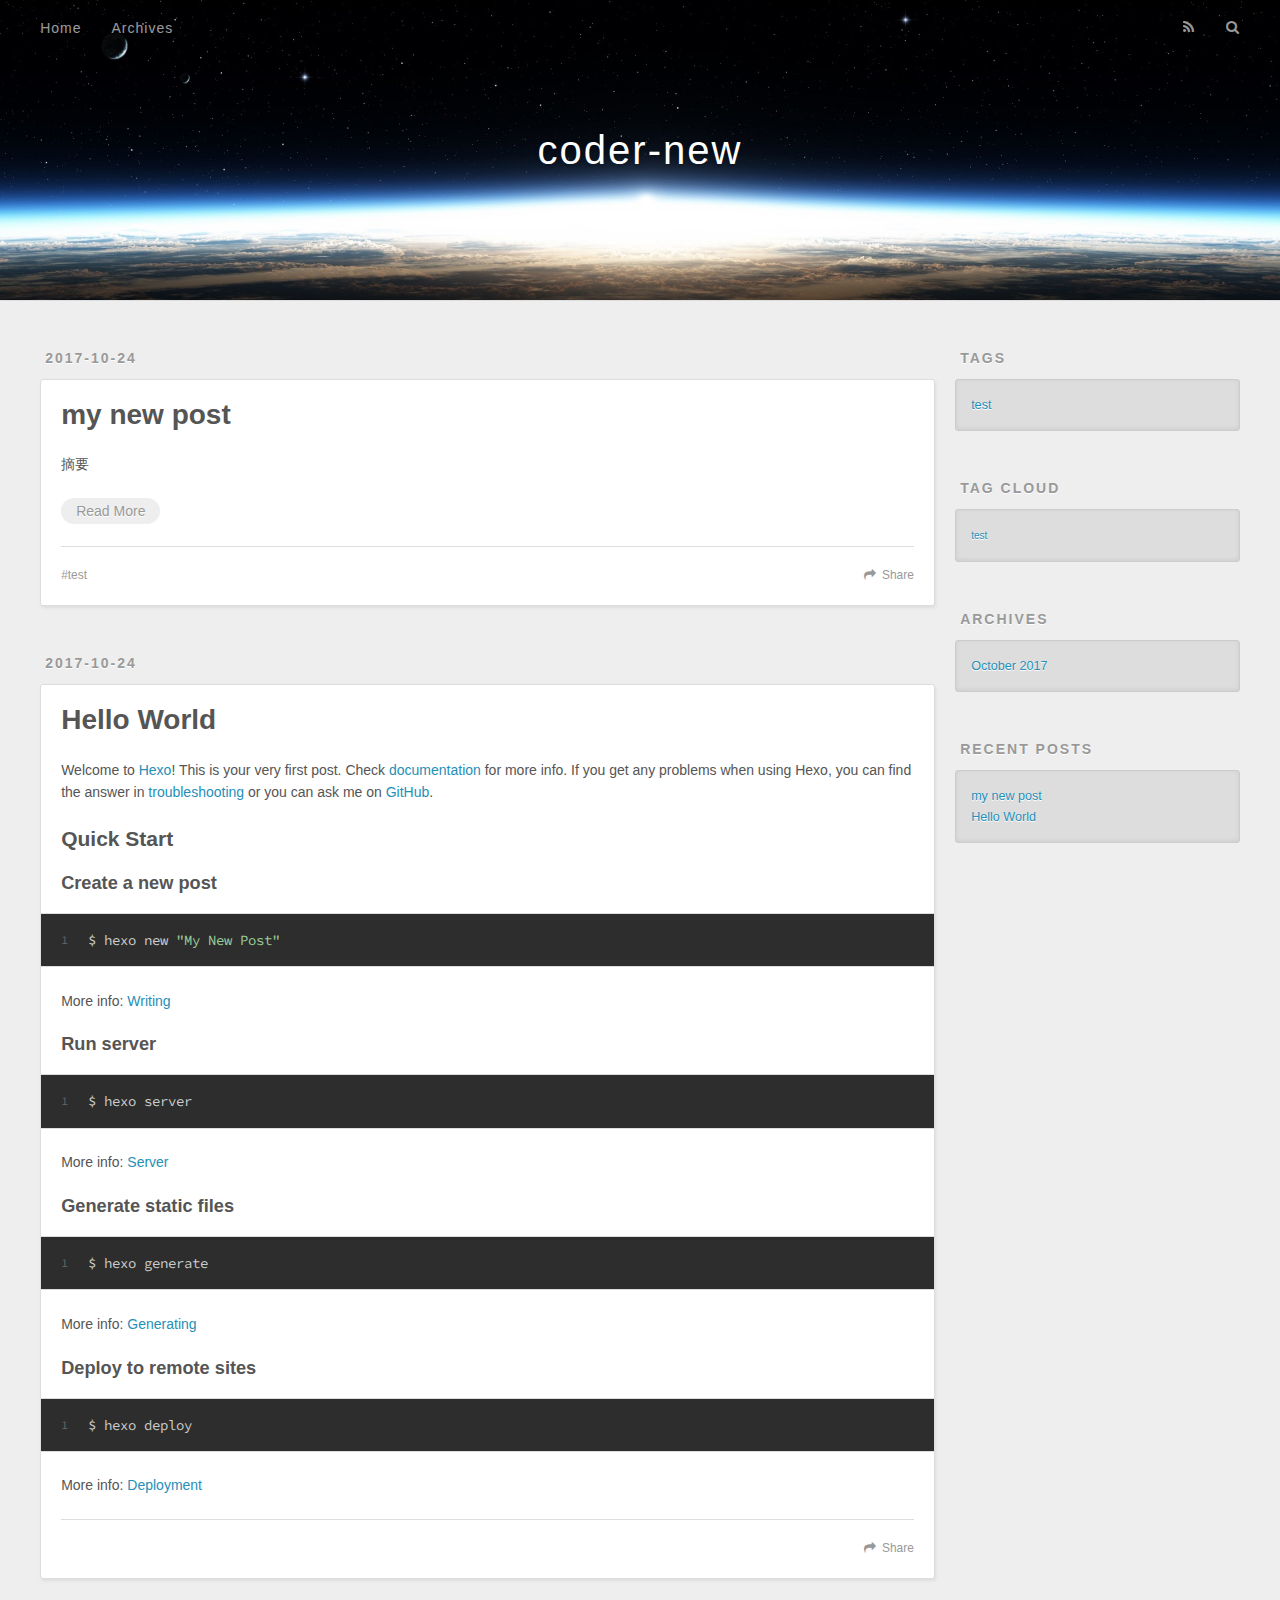
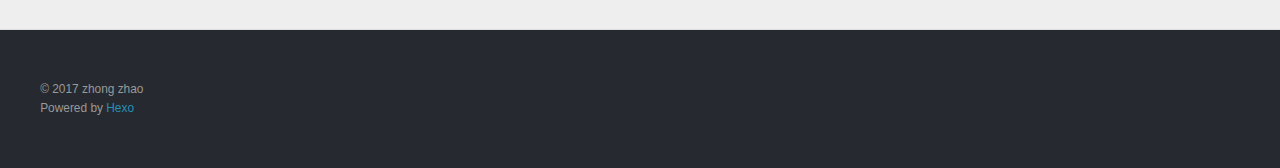
==== commit 3535608e: "Site updated: 2017-10-24 23:34:03" ====
--- a/index.html
+++ b/index.html
@@ -50,7 +50,7 @@
         
           <a id="nav-rss-link" class="nav-icon" href="/atom.xml" title="RSS Feed"></a>
         
-        <a id="nav-search-btn" class="nav-icon" title="Zoeken"></a>
+        <a id="nav-search-btn" class="nav-icon" title="Search"></a>
       </nav>
       <div id="search-form-wrap">
         <form action="//google.com/search" method="get" accept-charset="UTF-8" class="search-form"><input type="search" name="q" class="search-form-input" placeholder="Search"><button type="submit" class="search-form-submit">&#xF002;</button><input type="hidden" name="sitesearch" value="http://yoursite.com"></form>
@@ -92,7 +92,7 @@
       
     </div>
     <footer class="article-footer">
-      <a data-url="http://yoursite.com/2017/10/24/my-new-post/" data-id="cj95rgtx200004wv4ug9m7yd1" class="article-share-link">Delen</a>
+      <a data-url="http://yoursite.com/2017/10/24/my-new-post/" data-id="cj95rtxw90001msv4xty76wje" class="article-share-link">Share</a>
       
       
   <ul class="article-tag-list"><li class="article-tag-list-item"><a class="article-tag-list-link" href="/tags/test/">test</a></li></ul>
@@ -139,7 +139,7 @@
       
     </div>
     <footer class="article-footer">
-      <a data-url="http://yoursite.com/2017/10/24/hello-world/" data-id="cj95rgtx800014wv4wtustdxh" class="article-share-link">Delen</a>
+      <a data-url="http://yoursite.com/2017/10/24/hello-world/" data-id="cj95rtxw30000msv4nrgo9qzc" class="article-share-link">Share</a>
       
       
     </footer>
@@ -159,7 +159,7 @@
   
     
   <div class="widget-wrap">
-    <h3 class="widget-title">Labels</h3>
+    <h3 class="widget-title">Tags</h3>
     <div class="widget">
       <ul class="tag-list"><li class="tag-list-item"><a class="tag-list-link" href="/tags/test/">test</a></li></ul>
     </div>
@@ -178,7 +178,7 @@
   
     
   <div class="widget-wrap">
-    <h3 class="widget-title">Archieven</h3>
+    <h3 class="widget-title">Archives</h3>
     <div class="widget">
       <ul class="archive-list"><li class="archive-list-item"><a class="archive-list-link" href="/archives/2017/10/">October 2017</a></li></ul>
     </div>
@@ -188,7 +188,7 @@
   
     
   <div class="widget-wrap">
-    <h3 class="widget-title">Recente berichten</h3>
+    <h3 class="widget-title">Recent Posts</h3>
     <div class="widget">
       <ul>
         
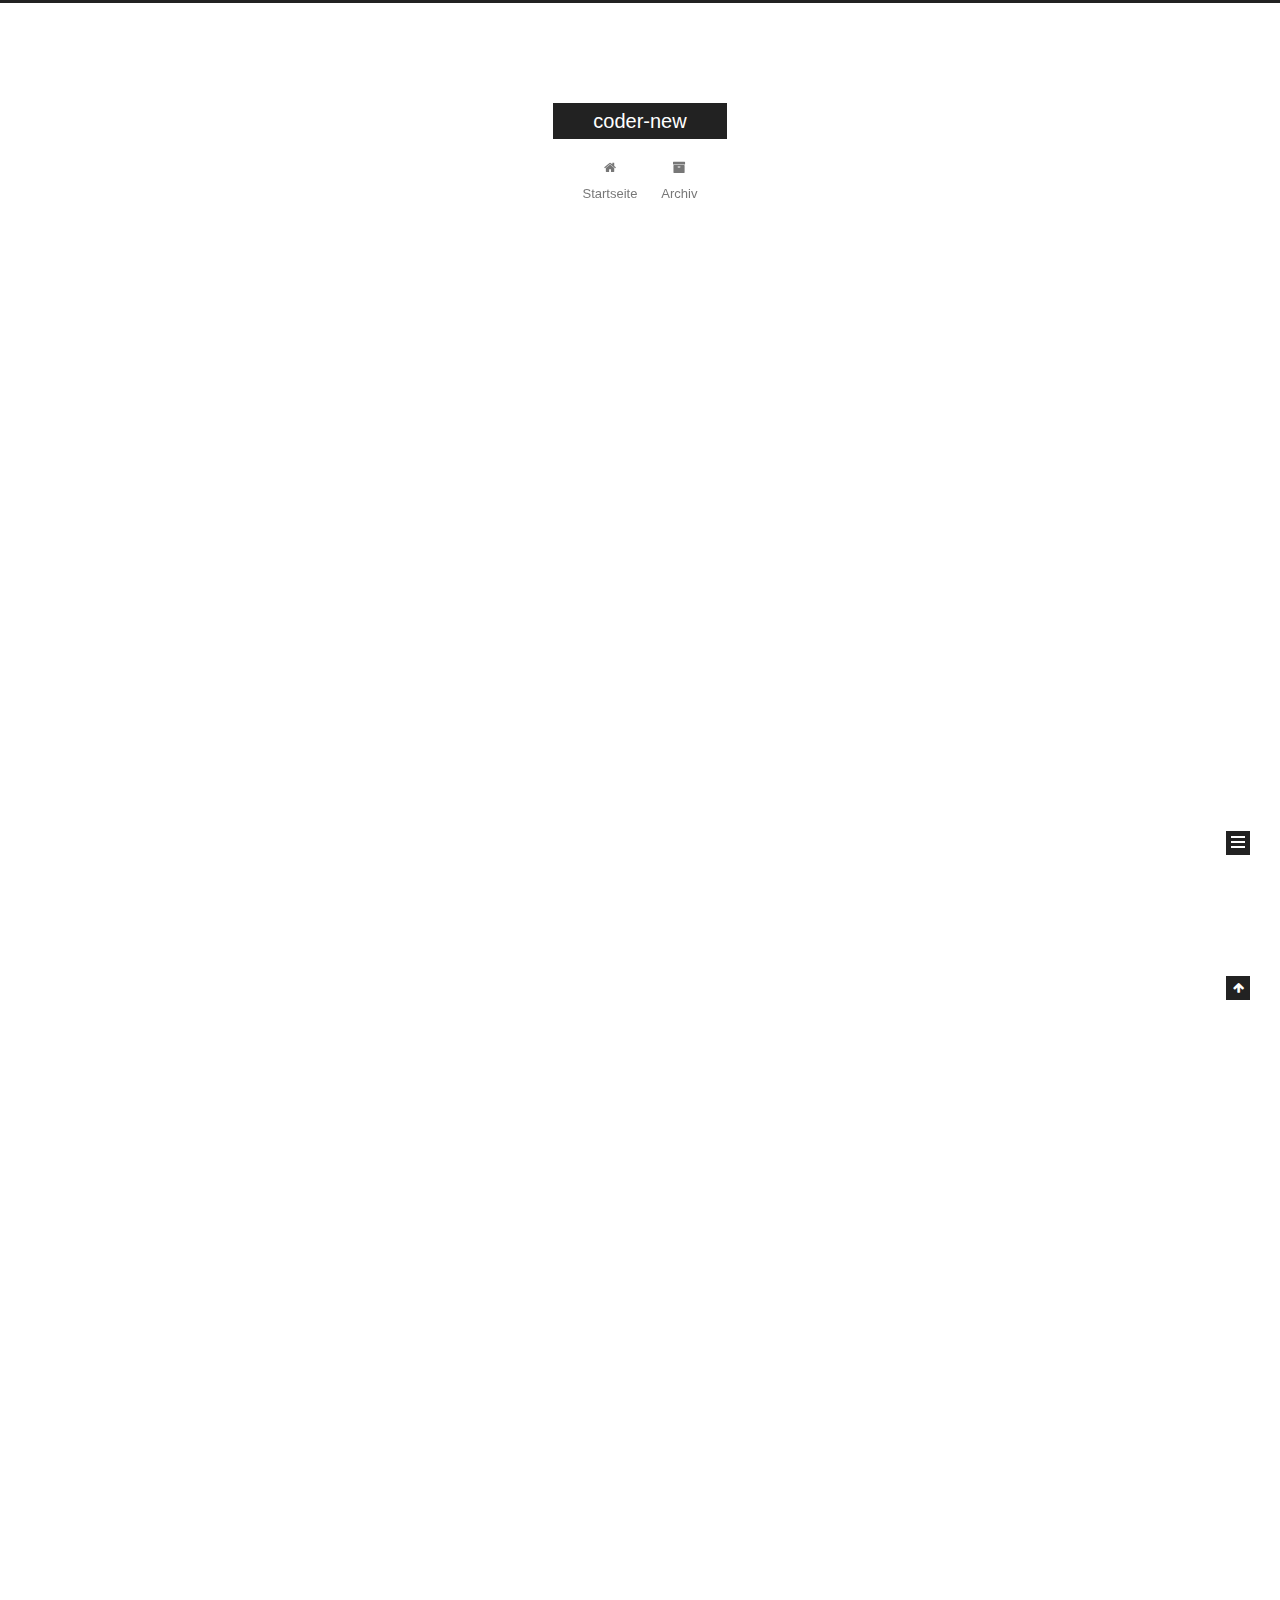
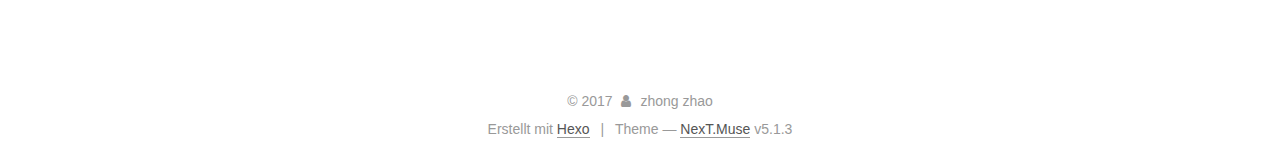
==== commit 7afe1c9b: "Site updated: 2017-10-24 23:45:31" ====
--- a/index.html
+++ b/index.html
@@ -1,132 +1,429 @@
 <!DOCTYPE html>
-<html>
+
+
+
+  
+
+
+<html class="theme-next muse use-motion" lang="">
 <head>
-  <meta charset="utf-8">
-  
-  <title>coder-new</title>
-  <meta name="viewport" content="width=device-width, initial-scale=1, maximum-scale=1">
-  <meta property="og:type" content="website">
+  <meta charset="UTF-8"/>
+<meta http-equiv="X-UA-Compatible" content="IE=edge" />
+<meta name="viewport" content="width=device-width, initial-scale=1, maximum-scale=1"/>
+<meta name="theme-color" content="#222">
+
+
+
+
+
+
+
+
+
+<meta http-equiv="Cache-Control" content="no-transform" />
+<meta http-equiv="Cache-Control" content="no-siteapp" />
+
+
+
+
+
+
+
+
+
+
+
+
+
+
+
+
+  
+  
+  <link href="/lib/fancybox/source/jquery.fancybox.css?v=2.1.5" rel="stylesheet" type="text/css" />
+
+
+
+
+
+
+
+<link href="/lib/font-awesome/css/font-awesome.min.css?v=4.6.2" rel="stylesheet" type="text/css" />
+
+<link href="/css/main.css?v=5.1.3" rel="stylesheet" type="text/css" />
+
+
+  <link rel="apple-touch-icon" sizes="180x180" href="/images/apple-touch-icon-next.png?v=5.1.3">
+
+
+  <link rel="icon" type="image/png" sizes="32x32" href="/images/favicon-32x32-next.png?v=5.1.3">
+
+
+  <link rel="icon" type="image/png" sizes="16x16" href="/images/favicon-16x16-next.png?v=5.1.3">
+
+
+  <link rel="mask-icon" href="/images/logo.svg?v=5.1.3" color="#222">
+
+
+
+
+
+  <meta name="keywords" content="Hexo, NexT" />
+
+
+
+
+
+
+
+
+
+
+<meta property="og:type" content="website">
 <meta property="og:title" content="coder-new">
 <meta property="og:url" content="http://yoursite.com/index.html">
 <meta property="og:site_name" content="coder-new">
 <meta name="twitter:card" content="summary">
 <meta name="twitter:title" content="coder-new">
-  
-    <link rel="alternate" href="/atom.xml" title="coder-new" type="application/atom+xml">
-  
-  
-    <link rel="icon" href="/favicon.png">
-  
-  
-    <link href="//fonts.googleapis.com/css?family=Source+Code+Pro" rel="stylesheet" type="text/css">
-  
-  <link rel="stylesheet" href="/css/style.css">
-  
+
+
+
+<script type="text/javascript" id="hexo.configurations">
+  var NexT = window.NexT || {};
+  var CONFIG = {
+    root: '/',
+    scheme: 'Muse',
+    version: '5.1.3',
+    sidebar: {"position":"left","display":"post","offset":12,"b2t":false,"scrollpercent":false,"onmobile":false},
+    fancybox: true,
+    tabs: true,
+    motion: {"enable":true,"async":false,"transition":{"post_block":"fadeIn","post_header":"slideDownIn","post_body":"slideDownIn","coll_header":"slideLeftIn","sidebar":"slideUpIn"}},
+    duoshuo: {
+      userId: '0',
+      author: 'Author'
+    },
+    algolia: {
+      applicationID: '',
+      apiKey: '',
+      indexName: '',
+      hits: {"per_page":10},
+      labels: {"input_placeholder":"Search for Posts","hits_empty":"We didn't find any results for the search: ${query}","hits_stats":"${hits} results found in ${time} ms"}
+    }
+  };
+</script>
+
+
+
+  <link rel="canonical" href="http://yoursite.com/"/>
+
+
+
+
+
+  <title>coder-new</title>
+  
+
+
+
+
+
+
+
 
 </head>
 
-<body>
-  <div id="container">
-    <div id="wrap">
-      <header id="header">
-  <div id="banner"></div>
-  <div id="header-outer" class="outer">
-    <div id="header-title" class="inner">
-      <h1 id="logo-wrap">
-        <a href="/" id="logo">coder-new</a>
-      </h1>
-      
+<body itemscope itemtype="http://schema.org/WebPage" lang="">
+
+  
+  
+    
+  
+
+  <div class="container sidebar-position-left 
+  page-home">
+    <div class="headband"></div>
+
+    <header id="header" class="header" itemscope itemtype="http://schema.org/WPHeader">
+      <div class="header-inner"><div class="site-brand-wrapper">
+  <div class="site-meta ">
+    
+
+    <div class="custom-logo-site-title">
+      <a href="/"  class="brand" rel="start">
+        <span class="logo-line-before"><i></i></span>
+        <span class="site-title">coder-new</span>
+        <span class="logo-line-after"><i></i></span>
+      </a>
     </div>
-    <div id="header-inner" class="inner">
-      <nav id="main-nav">
-        <a id="main-nav-toggle" class="nav-icon"></a>
-        
-          <a class="main-nav-link" href="/">Home</a>
-        
-          <a class="main-nav-link" href="/archives">Archives</a>
-        
-      </nav>
-      <nav id="sub-nav">
-        
-          <a id="nav-rss-link" class="nav-icon" href="/atom.xml" title="RSS Feed"></a>
-        
-        <a id="nav-search-btn" class="nav-icon" title="Search"></a>
-      </nav>
-      <div id="search-form-wrap">
-        <form action="//google.com/search" method="get" accept-charset="UTF-8" class="search-form"><input type="search" name="q" class="search-form-input" placeholder="Search"><button type="submit" class="search-form-submit">&#xF002;</button><input type="hidden" name="sitesearch" value="http://yoursite.com"></form>
-      </div>
+      
+        <p class="site-subtitle"></p>
+      
+  </div>
+
+  <div class="site-nav-toggle">
+    <button>
+      <span class="btn-bar"></span>
+      <span class="btn-bar"></span>
+      <span class="btn-bar"></span>
+    </button>
+  </div>
+</div>
+
+<nav class="site-nav">
+  
+
+  
+    <ul id="menu" class="menu">
+      
+        
+        <li class="menu-item menu-item-home">
+          <a href="/" rel="section">
+            
+              <i class="menu-item-icon fa fa-fw fa-home"></i> <br />
+            
+            Startseite
+          </a>
+        </li>
+      
+        
+        <li class="menu-item menu-item-archives">
+          <a href="/archives/" rel="section">
+            
+              <i class="menu-item-icon fa fa-fw fa-archive"></i> <br />
+            
+            Archiv
+          </a>
+        </li>
+      
+
+      
+    </ul>
+  
+
+  
+</nav>
+
+
+
+ </div>
+    </header>
+
+    <main id="main" class="main">
+      <div class="main-inner">
+        <div class="content-wrap">
+          <div id="content" class="content">
+            
+  <section id="posts" class="posts-expand">
+    
+      
+
+  
+
+  
+  
+  
+
+  <article class="post post-type-normal" itemscope itemtype="http://schema.org/Article">
+  
+  
+  
+  <div class="post-block">
+    <link itemprop="mainEntityOfPage" href="http://yoursite.com/2017/10/24/my-new-post/">
+
+    <span hidden itemprop="author" itemscope itemtype="http://schema.org/Person">
+      <meta itemprop="name" content="zhong zhao">
+      <meta itemprop="description" content="">
+      <meta itemprop="image" content="/images/avatar.gif">
+    </span>
+
+    <span hidden itemprop="publisher" itemscope itemtype="http://schema.org/Organization">
+      <meta itemprop="name" content="coder-new">
+    </span>
+
+    
+      <header class="post-header">
+
+        
+        
+          <h1 class="post-title" itemprop="name headline">
+                
+                <a class="post-title-link" href="/2017/10/24/my-new-post/" itemprop="url">my new post</a></h1>
+        
+
+        <div class="post-meta">
+          <span class="post-time">
+            
+              <span class="post-meta-item-icon">
+                <i class="fa fa-calendar-o"></i>
+              </span>
+              
+                <span class="post-meta-item-text">Veröffentlicht am</span>
+              
+              <time title="Post created" itemprop="dateCreated datePublished" datetime="2017-10-24T23:22:37+08:00">
+                2017-10-24
+              </time>
+            
+
+            
+
+            
+          </span>
+
+          
+
+          
+            
+          
+
+          
+          
+
+          
+
+          
+
+          
+
+        </div>
+      </header>
+    
+
+    
+    
+    
+    <div class="post-body" itemprop="articleBody">
+
+      
+      
+
+      
+        
+          <p>摘要<br>
+          <!--noindex-->
+          <div class="post-button text-center">
+            <a class="btn" href="/2017/10/24/my-new-post/#more" rel="contents">
+              Weiterlesen &raquo;
+            </a>
+          </div>
+          <!--/noindex-->
+        
+      
     </div>
-  </div>
-</header>
-      <div class="outer">
-        <section id="main">
-  
-    <article id="post-my-new-post" class="article article-type-post" itemscope itemprop="blogPost">
-  <div class="article-meta">
-    <a href="/2017/10/24/my-new-post/" class="article-date">
-  <time datetime="2017-10-24T15:22:37.000Z" itemprop="datePublished">2017-10-24</time>
-</a>
-    
-  </div>
-  <div class="article-inner">
-    
-    
-      <header class="article-header">
-        
-  
-    <h1 itemprop="name">
-      <a class="article-title" href="/2017/10/24/my-new-post/">my new post</a>
-    </h1>
-  
-
-      </header>
-    
-    <div class="article-entry" itemprop="articleBody">
-      
-        <p>摘要<br>
-        
-          <p class="article-more-link">
-            <a href="/2017/10/24/my-new-post/#more">Read More</a>
-          </p>
-        
-      
-    </div>
-    <footer class="article-footer">
-      <a data-url="http://yoursite.com/2017/10/24/my-new-post/" data-id="cj95rtxw90001msv4xty76wje" class="article-share-link">Share</a>
-      
-      
-  <ul class="article-tag-list"><li class="article-tag-list-item"><a class="article-tag-list-link" href="/tags/test/">test</a></li></ul>
-
+    
+    
+    
+
+    
+
+    
+
+    
+
+    <footer class="post-footer">
+      
+
+      
+
+      
+
+      
+      
+        <div class="post-eof"></div>
+      
     </footer>
   </div>
   
-</article>
-
-
-  
-    <article id="post-hello-world" class="article article-type-post" itemscope itemprop="blogPost">
-  <div class="article-meta">
-    <a href="/2017/10/24/hello-world/" class="article-date">
-  <time datetime="2017-10-24T14:40:35.002Z" itemprop="datePublished">2017-10-24</time>
-</a>
-    
-  </div>
-  <div class="article-inner">
-    
-    
-      <header class="article-header">
-        
-  
-    <h1 itemprop="name">
-      <a class="article-title" href="/2017/10/24/hello-world/">Hello World</a>
-    </h1>
-  
-
+  
+  
+  </article>
+
+
+    
+      
+
+  
+
+  
+  
+  
+
+  <article class="post post-type-normal" itemscope itemtype="http://schema.org/Article">
+  
+  
+  
+  <div class="post-block">
+    <link itemprop="mainEntityOfPage" href="http://yoursite.com/2017/10/24/hello-world/">
+
+    <span hidden itemprop="author" itemscope itemtype="http://schema.org/Person">
+      <meta itemprop="name" content="zhong zhao">
+      <meta itemprop="description" content="">
+      <meta itemprop="image" content="/images/avatar.gif">
+    </span>
+
+    <span hidden itemprop="publisher" itemscope itemtype="http://schema.org/Organization">
+      <meta itemprop="name" content="coder-new">
+    </span>
+
+    
+      <header class="post-header">
+
+        
+        
+          <h1 class="post-title" itemprop="name headline">
+                
+                <a class="post-title-link" href="/2017/10/24/hello-world/" itemprop="url">Hello World</a></h1>
+        
+
+        <div class="post-meta">
+          <span class="post-time">
+            
+              <span class="post-meta-item-icon">
+                <i class="fa fa-calendar-o"></i>
+              </span>
+              
+                <span class="post-meta-item-text">Veröffentlicht am</span>
+              
+              <time title="Post created" itemprop="dateCreated datePublished" datetime="2017-10-24T22:40:35+08:00">
+                2017-10-24
+              </time>
+            
+
+            
+
+            
+          </span>
+
+          
+
+          
+            
+          
+
+          
+          
+
+          
+
+          
+
+          
+
+        </div>
       </header>
     
-    <div class="article-entry" itemprop="articleBody">
-      
-        <p>Welcome to <a href="https://hexo.io/" target="_blank" rel="external">Hexo</a>! This is your very first post. Check <a href="https://hexo.io/docs/" target="_blank" rel="external">documentation</a> for more info. If you get any problems when using Hexo, you can find the answer in <a href="https://hexo.io/docs/troubleshooting.html" target="_blank" rel="external">troubleshooting</a> or you can ask me on <a href="https://github.com/hexojs/hexo/issues" target="_blank" rel="external">GitHub</a>.</p>
+
+    
+    
+    
+    <div class="post-body" itemprop="articleBody">
+
+      
+      
+
+      
+        
+          
+            <p>Welcome to <a href="https://hexo.io/" target="_blank" rel="external">Hexo</a>! This is your very first post. Check <a href="https://hexo.io/docs/" target="_blank" rel="external">documentation</a> for more info. If you get any problems when using Hexo, you can find the answer in <a href="https://hexo.io/docs/troubleshooting.html" target="_blank" rel="external">troubleshooting</a> or you can ask me on <a href="https://github.com/hexojs/hexo/issues" target="_blank" rel="external">GitHub</a>.</p>
 <h2 id="Quick-Start"><a href="#Quick-Start" class="headerlink" title="Quick Start"></a>Quick Start</h2><h3 id="Create-a-new-post"><a href="#Create-a-new-post" class="headerlink" title="Create a new post"></a>Create a new post</h3><figure class="highlight bash"><table><tr><td class="gutter"><pre><div class="line">1</div></pre></td><td class="code"><pre><div class="line">$ hexo new <span class="string">"My New Post"</span></div></pre></td></tr></table></figure>
 <p>More info: <a href="https://hexo.io/docs/writing.html" target="_blank" rel="external">Writing</a></p>
 <h3 id="Run-server"><a href="#Run-server" class="headerlink" title="Run server"></a>Run server</h3><figure class="highlight bash"><table><tr><td class="gutter"><pre><div class="line">1</div></pre></td><td class="code"><pre><div class="line">$ hexo server</div></pre></td></tr></table></figure>
@@ -136,106 +433,316 @@
 <h3 id="Deploy-to-remote-sites"><a href="#Deploy-to-remote-sites" class="headerlink" title="Deploy to remote sites"></a>Deploy to remote sites</h3><figure class="highlight bash"><table><tr><td class="gutter"><pre><div class="line">1</div></pre></td><td class="code"><pre><div class="line">$ hexo deploy</div></pre></td></tr></table></figure>
 <p>More info: <a href="https://hexo.io/docs/deployment.html" target="_blank" rel="external">Deployment</a></p>
 
+          
+        
       
     </div>
-    <footer class="article-footer">
-      <a data-url="http://yoursite.com/2017/10/24/hello-world/" data-id="cj95rtxw30000msv4nrgo9qzc" class="article-share-link">Share</a>
-      
+    
+    
+    
+
+    
+
+    
+
+    
+
+    <footer class="post-footer">
+      
+
+      
+
+      
+
+      
+      
+        <div class="post-eof"></div>
       
     </footer>
   </div>
   
-</article>
-
-
-  
-
-</section>
-        
-          <aside id="sidebar">
-  
-    
-
-  
-    
-  <div class="widget-wrap">
-    <h3 class="widget-title">Tags</h3>
-    <div class="widget">
-      <ul class="tag-list"><li class="tag-list-item"><a class="tag-list-link" href="/tags/test/">test</a></li></ul>
+  
+  
+  </article>
+
+
+    
+  </section>
+
+  
+
+
+          </div>
+          
+
+
+          
+
+        </div>
+        
+          
+  
+  <div class="sidebar-toggle">
+    <div class="sidebar-toggle-line-wrap">
+      <span class="sidebar-toggle-line sidebar-toggle-line-first"></span>
+      <span class="sidebar-toggle-line sidebar-toggle-line-middle"></span>
+      <span class="sidebar-toggle-line sidebar-toggle-line-last"></span>
     </div>
   </div>
 
-
-  
-    
-  <div class="widget-wrap">
-    <h3 class="widget-title">Tag Cloud</h3>
-    <div class="widget tagcloud">
-      <a href="/tags/test/" style="font-size: 10px;">test</a>
+  <aside id="sidebar" class="sidebar">
+    
+    <div class="sidebar-inner">
+
+      
+
+      
+
+      <section class="site-overview-wrap sidebar-panel sidebar-panel-active">
+        <div class="site-overview">
+          <div class="site-author motion-element" itemprop="author" itemscope itemtype="http://schema.org/Person">
+            
+              <p class="site-author-name" itemprop="name">zhong zhao</p>
+              <p class="site-description motion-element" itemprop="description"></p>
+          </div>
+
+          <nav class="site-state motion-element">
+
+            
+              <div class="site-state-item site-state-posts">
+              
+                <a href="/archives/">
+              
+                  <span class="site-state-item-count">2</span>
+                  <span class="site-state-item-name">Artikel</span>
+                </a>
+              </div>
+            
+
+            
+
+            
+              
+              
+              <div class="site-state-item site-state-tags">
+                
+                  <span class="site-state-item-count">1</span>
+                  <span class="site-state-item-name">Tags</span>
+                
+              </div>
+            
+
+          </nav>
+
+          
+
+          <div class="links-of-author motion-element">
+            
+          </div>
+
+          
+          
+
+          
+          
+
+          
+
+        </div>
+      </section>
+
+      
+
+      
+
     </div>
+  </aside>
+
+
+        
+      </div>
+    </main>
+
+    <footer id="footer" class="footer">
+      <div class="footer-inner">
+        <div class="copyright">&copy; <span itemprop="copyrightYear">2017</span>
+  <span class="with-love">
+    <i class="fa fa-user"></i>
+  </span>
+  <span class="author" itemprop="copyrightHolder">zhong zhao</span>
+
+  
+</div>
+
+
+  <div class="powered-by">Erstellt mit  <a class="theme-link" target="_blank" href="https://hexo.io">Hexo</a></div>
+
+
+
+  <span class="post-meta-divider">|</span>
+
+
+
+  <div class="theme-info">Theme &mdash; <a class="theme-link" target="_blank" href="https://github.com/iissnan/hexo-theme-next">NexT.Muse</a> v5.1.3</div>
+
+
+
+
+        
+
+
+
+
+
+
+
+        
+      </div>
+    </footer>
+
+    
+      <div class="back-to-top">
+        <i class="fa fa-arrow-up"></i>
+        
+      </div>
+    
+
+    
+
   </div>
 
   
-    
-  <div class="widget-wrap">
-    <h3 class="widget-title">Archives</h3>
-    <div class="widget">
-      <ul class="archive-list"><li class="archive-list-item"><a class="archive-list-link" href="/archives/2017/10/">October 2017</a></li></ul>
-    </div>
-  </div>
-
-
-  
-    
-  <div class="widget-wrap">
-    <h3 class="widget-title">Recent Posts</h3>
-    <div class="widget">
-      <ul>
-        
-          <li>
-            <a href="/2017/10/24/my-new-post/">my new post</a>
-          </li>
-        
-          <li>
-            <a href="/2017/10/24/hello-world/">Hello World</a>
-          </li>
-        
-      </ul>
-    </div>
-  </div>
-
-  
-</aside>
-        
-      </div>
-      <footer id="footer">
-  
-  <div class="outer">
-    <div id="footer-info" class="inner">
-      &copy; 2017 zhong zhao<br>
-      Powered by <a href="http://hexo.io/" target="_blank">Hexo</a>
-    </div>
-  </div>
-</footer>
-    </div>
-    <nav id="mobile-nav">
-  
-    <a href="/" class="mobile-nav-link">Home</a>
-  
-    <a href="/archives" class="mobile-nav-link">Archives</a>
-  
-</nav>
-    
-
-<script src="//ajax.googleapis.com/ajax/libs/jquery/2.0.3/jquery.min.js"></script>
-
-
-  <link rel="stylesheet" href="/fancybox/jquery.fancybox.css">
-  <script src="/fancybox/jquery.fancybox.pack.js"></script>
-
-
-<script src="/js/script.js"></script>
-
-  </div>
+
+<script type="text/javascript">
+  if (Object.prototype.toString.call(window.Promise) !== '[object Function]') {
+    window.Promise = null;
+  }
+</script>
+
+
+
+
+
+
+
+
+
+  
+
+
+
+
+
+
+
+
+
+
+
+
+  
+  
+    <script type="text/javascript" src="/lib/jquery/index.js?v=2.1.3"></script>
+  
+
+  
+  
+    <script type="text/javascript" src="/lib/fastclick/lib/fastclick.min.js?v=1.0.6"></script>
+  
+
+  
+  
+    <script type="text/javascript" src="/lib/jquery_lazyload/jquery.lazyload.js?v=1.9.7"></script>
+  
+
+  
+  
+    <script type="text/javascript" src="/lib/velocity/velocity.min.js?v=1.2.1"></script>
+  
+
+  
+  
+    <script type="text/javascript" src="/lib/velocity/velocity.ui.min.js?v=1.2.1"></script>
+  
+
+  
+  
+    <script type="text/javascript" src="/lib/fancybox/source/jquery.fancybox.pack.js?v=2.1.5"></script>
+  
+
+
+  
+
+
+  <script type="text/javascript" src="/js/src/utils.js?v=5.1.3"></script>
+
+  <script type="text/javascript" src="/js/src/motion.js?v=5.1.3"></script>
+
+
+
+  
+  
+
+  
+
+  
+
+
+  <script type="text/javascript" src="/js/src/bootstrap.js?v=5.1.3"></script>
+
+
+
+  
+
+
+  
+
+
+
+
+	
+
+
+
+
+
+  
+
+
+
+
+
+  
+
+
+
+
+
+
+
+
+
+
+
+
+  
+
+
+
+
+
+  
+
+  
+
+  
+  
+
+  
+
+  
+
+  
+
 </body>
-</html>+</html>
--- a/css/main.css
+++ b/css/main.css
@@ -0,0 +1,2661 @@
+/* normalize.css v3.0.2 | MIT License | git.io/normalize */
+html {
+  font-family: sans-serif; /* 1 */
+  -ms-text-size-adjust: 100%; /* 2 */
+  -webkit-text-size-adjust: 100%; /* 2 */
+}
+body {
+  margin: 0;
+}
+article,
+aside,
+details,
+figcaption,
+figure,
+footer,
+header,
+hgroup,
+main,
+menu,
+nav,
+section,
+summary {
+  display: block;
+}
+audio,
+canvas,
+progress,
+video {
+  display: inline-block; /* 1 */
+  vertical-align: baseline; /* 2 */
+}
+audio:not([controls]) {
+  display: none;
+  height: 0;
+}
+[hidden],
+template {
+  display: none;
+}
+a {
+  background-color: transparent;
+}
+a:active,
+a:hover {
+  outline: 0;
+}
+abbr[title] {
+  border-bottom: 1px dotted;
+}
+b,
+strong {
+  font-weight: bold;
+}
+dfn {
+  font-style: italic;
+}
+h1 {
+  font-size: 2em;
+  margin: 0.67em 0;
+}
+mark {
+  background: #ff0;
+  color: #000;
+}
+small {
+  font-size: 80%;
+}
+sub,
+sup {
+  font-size: 75%;
+  line-height: 0;
+  position: relative;
+  vertical-align: baseline;
+}
+sup {
+  top: -0.5em;
+}
+sub {
+  bottom: -0.25em;
+}
+img {
+  border: 0;
+}
+svg:not(:root) {
+  overflow: hidden;
+}
+figure {
+  margin: 1em 40px;
+}
+hr {
+  -moz-box-sizing: content-box;
+  box-sizing: content-box;
+  height: 0;
+}
+pre {
+  overflow: auto;
+}
+code,
+kbd,
+pre,
+samp {
+  font-family: monospace, monospace;
+  font-size: 1em;
+}
+button,
+input,
+optgroup,
+select,
+textarea {
+  color: inherit; /* 1 */
+  font: inherit; /* 2 */
+  margin: 0; /* 3 */
+}
+button {
+  overflow: visible;
+}
+button,
+select {
+  text-transform: none;
+}
+button,
+html input[type="button"],
+input[type="reset"],
+input[type="submit"] {
+  -webkit-appearance: button; /* 2 */
+  cursor: pointer; /* 3 */
+}
+button[disabled],
+html input[disabled] {
+  cursor: default;
+}
+button::-moz-focus-inner,
+input::-moz-focus-inner {
+  border: 0;
+  padding: 0;
+}
+input {
+  line-height: normal;
+}
+input[type="checkbox"],
+input[type="radio"] {
+  box-sizing: border-box; /* 1 */
+  padding: 0; /* 2 */
+}
+input[type="number"]::-webkit-inner-spin-button,
+input[type="number"]::-webkit-outer-spin-button {
+  height: auto;
+}
+input[type="search"] {
+  -webkit-appearance: textfield; /* 1 */
+  -moz-box-sizing: content-box;
+  -webkit-box-sizing: content-box; /* 2 */
+  box-sizing: content-box;
+}
+input[type="search"]::-webkit-search-cancel-button,
+input[type="search"]::-webkit-search-decoration {
+  -webkit-appearance: none;
+}
+fieldset {
+  border: 1px solid #c0c0c0;
+  margin: 0 2px;
+  padding: 0.35em 0.625em 0.75em;
+}
+legend {
+  border: 0; /* 1 */
+  padding: 0; /* 2 */
+}
+textarea {
+  overflow: auto;
+}
+optgroup {
+  font-weight: bold;
+}
+table {
+  border-collapse: collapse;
+  border-spacing: 0;
+}
+td,
+th {
+  padding: 0;
+}
+::selection {
+  background: #262a30;
+  color: #fff;
+}
+body {
+  position: relative;
+  font-family: 'Lato', "PingFang SC", "Microsoft YaHei", sans-serif;
+  font-size: 14px;
+  line-height: 2;
+  color: #555;
+  background: #fff;
+}
+@media (max-width: 767px) {
+  body {
+    padding-right: 0 !important;
+  }
+}
+@media (min-width: 768px) and (max-width: 991px) {
+  body {
+    padding-right: 0 !important;
+  }
+}
+@media (min-width: 1600px) {
+  body {
+    font-size: 16px;
+  }
+}
+h1,
+h2,
+h3,
+h4,
+h5,
+h6 {
+  margin: 0;
+  padding: 0;
+  font-weight: bold;
+  line-height: 1.5;
+  font-family: 'Lato', "PingFang SC", "Microsoft YaHei", sans-serif;
+}
+h2,
+h3,
+h4,
+h5,
+h6 {
+  margin: 20px 0 15px;
+}
+h1 {
+  font-size: 22px;
+}
+@media (max-width: 767px) {
+  h1 {
+    font-size: 18px;
+  }
+}
+h2 {
+  font-size: 20px;
+}
+@media (max-width: 767px) {
+  h2 {
+    font-size: 16px;
+  }
+}
+h3 {
+  font-size: 18px;
+}
+@media (max-width: 767px) {
+  h3 {
+    font-size: 14px;
+  }
+}
+h4 {
+  font-size: 16px;
+}
+@media (max-width: 767px) {
+  h4 {
+    font-size: 12px;
+  }
+}
+h5 {
+  font-size: 14px;
+}
+@media (max-width: 767px) {
+  h5 {
+    font-size: 10px;
+  }
+}
+h6 {
+  font-size: 12px;
+}
+@media (max-width: 767px) {
+  h6 {
+    font-size: 8px;
+  }
+}
+p {
+  margin: 0 0 20px 0;
+}
+a {
+  color: #555;
+  text-decoration: none;
+  outline: none;
+  border-bottom: 1px solid #999;
+  word-wrap: break-word;
+}
+a:hover {
+  color: #222;
+  border-bottom-color: #222;
+}
+blockquote {
+  margin: 0;
+  padding: 0;
+}
+img {
+  display: block;
+  margin: auto;
+  max-width: 100%;
+  height: auto;
+}
+hr {
+  margin: 40px 0;
+  height: 3px;
+  border: none;
+  background-color: #ddd;
+  background-image: repeating-linear-gradient(-45deg, #fff, #fff 4px, transparent 4px, transparent 8px);
+}
+blockquote {
+  padding: 0 15px;
+  color: #666;
+  border-left: 4px solid #ddd;
+}
+blockquote cite::before {
+  content: "-";
+  padding: 0 5px;
+}
+dt {
+  font-weight: 700;
+}
+dd {
+  margin: 0;
+  padding: 0;
+}
+kbd {
+  border: 1px solid #ccc;
+  border-radius: 0.2em;
+  box-shadow: 0.1em 0.1em 0.2em rgba(0,0,0,0.1);
+  background-color: #f9f9f9;
+  font-family: inherit;
+  background-image: -webkit-linear-gradient(top, #eee, #fff, #eee);
+  padding: 0.1em 0.3em;
+  white-space: nowrap;
+}
+.text-left {
+  text-align: left;
+}
+.text-center {
+  text-align: center;
+}
+.text-right {
+  text-align: right;
+}
+.text-justify {
+  text-align: justify;
+}
+.text-nowrap {
+  white-space: nowrap;
+}
+.text-lowercase {
+  text-transform: lowercase;
+}
+.text-uppercase {
+  text-transform: uppercase;
+}
+.text-capitalize {
+  text-transform: capitalize;
+}
+.center-block {
+  display: block;
+  margin-left: auto;
+  margin-right: auto;
+}
+.clearfix:before,
+.clearfix:after {
+  content: " ";
+  display: table;
+}
+.clearfix:after {
+  clear: both;
+}
+.pullquote {
+  width: 45%;
+}
+.pullquote.left {
+  float: left;
+  margin-left: 5px;
+  margin-right: 10px;
+}
+.pullquote.right {
+  float: right;
+  margin-left: 10px;
+  margin-right: 5px;
+}
+.affix.affix.affix {
+  position: fixed;
+}
+.translation {
+  margin-top: -20px;
+  font-size: 14px;
+  color: #999;
+}
+.scrollbar-measure {
+  width: 100px;
+  height: 100px;
+  overflow: scroll;
+  position: absolute;
+  top: -9999px;
+}
+.use-motion .motion-element {
+  opacity: 0;
+}
+table {
+  margin: 20px 0;
+  width: 100%;
+  border-collapse: collapse;
+  border-spacing: 0;
+  border: 1px solid #ddd;
+  font-size: 14px;
+  table-layout: fixed;
+  word-wrap: break-all;
+}
+table>tbody>tr:nth-of-type(odd) {
+  background-color: #f9f9f9;
+}
+table>tbody>tr:hover {
+  background-color: #f5f5f5;
+}
+caption,
+th,
+td {
+  padding: 8px;
+  text-align: left;
+  vertical-align: middle;
+  font-weight: normal;
+}
+th,
+td {
+  border-bottom: 3px solid #ddd;
+  border-right: 1px solid #eee;
+}
+th {
+  padding-bottom: 10px;
+  font-weight: 700;
+}
+td {
+  border-bottom-width: 1px;
+}
+html,
+body {
+  height: 100%;
+}
+.container {
+  position: relative;
+  min-height: 100%;
+}
+.header-inner {
+  margin: 0 auto;
+  padding: 100px 0 70px;
+  width: 700px;
+}
+@media (min-width: 1600px) {
+  .container .header-inner {
+    width: 900px;
+  }
+}
+.main {
+  padding-bottom: 150px;
+}
+.main-inner {
+  margin: 0 auto;
+  width: 700px;
+}
+@media (min-width: 1600px) {
+  .container .main-inner {
+    width: 900px;
+  }
+}
+.footer {
+  position: absolute;
+  left: 0;
+  bottom: 0;
+  width: 100%;
+  min-height: 50px;
+}
+.footer-inner {
+  box-sizing: border-box;
+  margin: 20px auto;
+  width: 700px;
+}
+@media (min-width: 1600px) {
+  .container .footer-inner {
+    width: 900px;
+  }
+}
+pre,
+.highlight {
+  overflow: auto;
+  margin: 20px 0;
+  padding: 0;
+  font-size: 13px;
+  color: #4d4d4c;
+  background: #f7f7f7;
+  line-height: 1.6;
+}
+pre,
+code {
+  font-family: consolas, Menlo, "PingFang SC", "Microsoft YaHei", monospace;
+}
+code {
+  padding: 2px 4px;
+  word-wrap: break-word;
+  color: #555;
+  background: #eee;
+  border-radius: 3px;
+  font-size: 13px;
+}
+pre {
+  padding: 10px;
+}
+pre code {
+  padding: 0;
+  color: #4d4d4c;
+  background: none;
+  text-shadow: none;
+}
+.highlight {
+  border-radius: 1px;
+}
+.highlight pre {
+  border: none;
+  margin: 0;
+  padding: 10px 0;
+}
+.highlight table {
+  margin: 0;
+  width: auto;
+  border: none;
+}
+.highlight td {
+  border: none;
+  padding: 0;
+}
+.highlight figcaption {
+  font-size: 1em;
+  color: #4d4d4c;
+  line-height: 1em;
+  margin-bottom: 1em;
+}
+.highlight figcaption:before,
+.highlight figcaption:after {
+  content: " ";
+  display: table;
+}
+.highlight figcaption:after {
+  clear: both;
+}
+.highlight figcaption a {
+  float: right;
+  color: #4d4d4c;
+}
+.highlight figcaption a:hover {
+  border-bottom-color: #4d4d4c;
+}
+.highlight .gutter pre {
+  padding-left: 10px;
+  padding-right: 10px;
+  color: #869194;
+  text-align: right;
+  background-color: #eff2f3;
+}
+.highlight .code pre {
+  width: 100%;
+  padding-left: 10px;
+  padding-right: 10px;
+  background-color: #f7f7f7;
+}
+.highlight .line {
+  height: 20px;
+}
+.gutter {
+  -webkit-user-select: none;
+  -moz-user-select: none;
+  -ms-user-select: none;
+  user-select: none;
+}
+.gist table {
+  width: auto;
+}
+.gist table td {
+  border: none;
+}
+pre .deletion {
+  background: #fdd;
+}
+pre .addition {
+  background: #dfd;
+}
+pre .meta {
+  color: #8959a8;
+}
+pre .comment {
+  color: #8e908c;
+}
+pre .variable,
+pre .attribute,
+pre .tag,
+pre .regexp,
+pre .ruby .constant,
+pre .xml .tag .title,
+pre .xml .pi,
+pre .xml .doctype,
+pre .html .doctype,
+pre .css .id,
+pre .css .class,
+pre .css .pseudo {
+  color: #c82829;
+}
+pre .number,
+pre .preprocessor,
+pre .built_in,
+pre .literal,
+pre .params,
+pre .constant,
+pre .command {
+  color: #f5871f;
+}
+pre .ruby .class .title,
+pre .css .rules .attribute,
+pre .string,
+pre .value,
+pre .inheritance,
+pre .header,
+pre .ruby .symbol,
+pre .xml .cdata,
+pre .special,
+pre .number,
+pre .formula {
+  color: #718c00;
+}
+pre .title,
+pre .css .hexcolor {
+  color: #3e999f;
+}
+pre .function,
+pre .python .decorator,
+pre .python .title,
+pre .ruby .function .title,
+pre .ruby .title .keyword,
+pre .perl .sub,
+pre .javascript .title,
+pre .coffeescript .title {
+  color: #4271ae;
+}
+pre .keyword,
+pre .javascript .function {
+  color: #8959a8;
+}
+.full-image.full-image.full-image {
+  border: none;
+  max-width: 100%;
+  width: auto;
+  margin: 20px auto;
+}
+@media (min-width: 992px) {
+  .full-image.full-image.full-image {
+    max-width: none;
+    width: 110%;
+    margin: 25px -5%;
+  }
+}
+.blockquote-center,
+.page-home .post-type-quote blockquote,
+.page-post-detail .post-type-quote blockquote {
+  position: relative;
+  margin: 40px 0;
+  padding: 0;
+  border-left: none;
+  text-align: center;
+}
+.blockquote-center::before,
+.page-home .post-type-quote blockquote::before,
+.page-post-detail .post-type-quote blockquote::before,
+.blockquote-center::after,
+.page-home .post-type-quote blockquote::after,
+.page-post-detail .post-type-quote blockquote::after {
+  position: absolute;
+  content: ' ';
+  display: block;
+  width: 100%;
+  height: 24px;
+  opacity: 0.2;
+  background-repeat: no-repeat;
+  background-position: 0 -6px;
+  background-size: 22px 22px;
+}
+.blockquote-center::before,
+.page-home .post-type-quote blockquote::before,
+.page-post-detail .post-type-quote blockquote::before {
+  top: -20px;
+  background-image: url("../images/quote-l.svg");
+  border-top: 1px solid #ccc;
+}
+.blockquote-center::after,
+.page-home .post-type-quote blockquote::after,
+.page-post-detail .post-type-quote blockquote::after {
+  bottom: -20px;
+  background-image: url("../images/quote-r.svg");
+  border-bottom: 1px solid #ccc;
+  background-position: 100% 8px;
+}
+.blockquote-center p,
+.page-home .post-type-quote blockquote p,
+.page-post-detail .post-type-quote blockquote p,
+.blockquote-center div,
+.page-home .post-type-quote blockquote div,
+.page-post-detail .post-type-quote blockquote div {
+  text-align: center;
+}
+.post .post-body .group-picture img {
+  box-sizing: border-box;
+  padding: 0 3px;
+  border: none;
+}
+.post .group-picture-row {
+  overflow: hidden;
+  margin-top: 6px;
+}
+.post .group-picture-row:first-child {
+  margin-top: 0;
+}
+.post .group-picture-column {
+  float: left;
+}
+.page-post-detail .post-body .group-picture-column {
+  float: none;
+  margin-top: 10px;
+  width: auto !important;
+}
+.page-post-detail .post-body .group-picture-column img {
+  margin: 0 auto;
+}
+.page-archive .group-picture-container {
+  overflow: hidden;
+}
+.page-archive .group-picture-row {
+  float: left;
+}
+.page-archive .group-picture-row:first-child {
+  margin-top: 6px;
+}
+.page-archive .group-picture-column {
+  max-width: 150px;
+  max-height: 150px;
+}
+.post-body .note {
+  position: relative;
+  padding: 15px;
+  margin-bottom: 20px;
+  border: 1px solid #eee;
+  border-left-width: 5px;
+  border-radius: 3px;
+}
+.post-body .note h2,
+.post-body .note h3,
+.post-body .note h4,
+.post-body .note h5,
+.post-body .note h6 {
+  margin-top: 0;
+  margin-bottom: 0;
+  border-bottom: initial;
+  padding-top: 0 !important;
+}
+.post-body .note p:first-child,
+.post-body .note ul:first-child,
+.post-body .note ol:first-child,
+.post-body .note table:first-child,
+.post-body .note pre:first-child,
+.post-body .note blockquote:first-child {
+  margin-top: 0;
+}
+.post-body .note p:last-child,
+.post-body .note ul:last-child,
+.post-body .note ol:last-child,
+.post-body .note table:last-child,
+.post-body .note pre:last-child,
+.post-body .note blockquote:last-child {
+  margin-bottom: 0;
+}
+.post-body .note.default {
+  border-left-color: #777;
+}
+.post-body .note.default h2,
+.post-body .note.default h3,
+.post-body .note.default h4,
+.post-body .note.default h5,
+.post-body .note.default h6 {
+  color: #777;
+}
+.post-body .note.primary {
+  border-left-color: #6f42c1;
+}
+.post-body .note.primary h2,
+.post-body .note.primary h3,
+.post-body .note.primary h4,
+.post-body .note.primary h5,
+.post-body .note.primary h6 {
+  color: #6f42c1;
+}
+.post-body .note.info {
+  border-left-color: #428bca;
+}
+.post-body .note.info h2,
+.post-body .note.info h3,
+.post-body .note.info h4,
+.post-body .note.info h5,
+.post-body .note.info h6 {
+  color: #428bca;
+}
+.post-body .note.success {
+  border-left-color: #5cb85c;
+}
+.post-body .note.success h2,
+.post-body .note.success h3,
+.post-body .note.success h4,
+.post-body .note.success h5,
+.post-body .note.success h6 {
+  color: #5cb85c;
+}
+.post-body .note.warning {
+  border-left-color: #f0ad4e;
+}
+.post-body .note.warning h2,
+.post-body .note.warning h3,
+.post-body .note.warning h4,
+.post-body .note.warning h5,
+.post-body .note.warning h6 {
+  color: #f0ad4e;
+}
+.post-body .note.danger {
+  border-left-color: #d9534f;
+}
+.post-body .note.danger h2,
+.post-body .note.danger h3,
+.post-body .note.danger h4,
+.post-body .note.danger h5,
+.post-body .note.danger h6 {
+  color: #d9534f;
+}
+.post-body .label {
+  display: inline;
+  padding: 0 2px;
+  white-space: nowrap;
+}
+.post-body .label.default {
+  background-color: #f0f0f0;
+}
+.post-body .label.primary {
+  background-color: #efe6f7;
+}
+.post-body .label.info {
+  background-color: #e5f2f8;
+}
+.post-body .label.success {
+  background-color: #e7f4e9;
+}
+.post-body .label.warning {
+  background-color: #fcf6e1;
+}
+.post-body .label.danger {
+  background-color: #fae8eb;
+}
+.post-body .tabs {
+  position: relative;
+  display: block;
+  margin-bottom: 20px;
+  padding-top: 10px;
+}
+.post-body .tabs ul.nav-tabs {
+  margin: 0;
+  padding: 0;
+  display: flex;
+  margin-bottom: -1px;
+}
+@media (max-width: 413px) {
+  .post-body .tabs ul.nav-tabs {
+    display: block;
+    margin-bottom: 5px;
+  }
+}
+.post-body .tabs ul.nav-tabs li.tab {
+  list-style-type: none !important;
+  margin: 0 0.25em 0 0;
+  border-top: 3px solid transparent;
+  border-left: 1px solid transparent;
+  border-right: 1px solid transparent;
+}
+@media (max-width: 413px) {
+  .post-body .tabs ul.nav-tabs li.tab {
+    margin: initial;
+    border-top: 1px solid transparent;
+    border-left: 3px solid transparent;
+    border-right: 1px solid transparent;
+    border-bottom: 1px solid transparent;
+  }
+}
+.post-body .tabs ul.nav-tabs li.tab a {
+  outline: 0;
+  border-bottom: initial;
+  display: block;
+  line-height: 1.8em;
+  padding: 0.25em 0.75em;
+  transition-duration: 0.2s;
+  transition-timing-function: ease-out;
+  transition-delay: 0s;
+}
+.post-body .tabs ul.nav-tabs li.tab a i {
+  width: 1.285714285714286em;
+}
+.post-body .tabs ul.nav-tabs li.tab.active {
+  border-top: 3px solid #fc6423;
+  border-left: 1px solid #ddd;
+  border-right: 1px solid #ddd;
+  background-color: #fff;
+}
+@media (max-width: 413px) {
+  .post-body .tabs ul.nav-tabs li.tab.active {
+    border-top: 1px solid #ddd;
+    border-left: 3px solid #fc6423;
+    border-right: 1px solid #ddd;
+    border-bottom: 1px solid #ddd;
+  }
+}
+.post-body .tabs ul.nav-tabs li.tab.active a {
+  cursor: default;
+  color: #555;
+}
+.post-body .tabs .tab-content {
+  background-color: #fff;
+}
+.post-body .tabs .tab-content .tab-pane {
+  border: 1px solid #ddd;
+  padding: 20px 20px 0 20px;
+}
+.post-body .tabs .tab-content .tab-pane:not(.active) {
+  display: none !important;
+}
+.post-body .tabs .tab-content .tab-pane.active {
+  display: block !important;
+}
+.btn {
+  display: inline-block;
+  padding: 0 20px;
+  font-size: 14px;
+  color: #fff;
+  background: #222;
+  border: 2px solid #222;
+  text-decoration: none;
+  border-radius: 0;
+  transition-property: background-color;
+  transition-duration: 0.2s;
+  transition-timing-function: ease-in-out;
+  transition-delay: 0s;
+  line-height: 2;
+}
+.btn:hover {
+  border-color: #222;
+  color: #222;
+  background: #fff;
+}
+.btn +.btn {
+  margin: 0 0 8px 8px;
+}
+.btn .fa-fw {
+  width: 1.285714285714286em;
+  text-align: left;
+}
+.btn-bar {
+  display: block;
+  width: 22px;
+  height: 2px;
+  background: #555;
+  border-radius: 1px;
+}
+.btn-bar+.btn-bar {
+  margin-top: 4px;
+}
+.pagination {
+  margin: 120px 0 40px;
+  text-align: center;
+  border-top: 1px solid #eee;
+}
+.page-number-basic,
+.pagination .prev,
+.pagination .next,
+.pagination .page-number,
+.pagination .space {
+  display: inline-block;
+  position: relative;
+  top: -1px;
+  margin: 0 10px;
+  padding: 0 11px;
+}
+@media (max-width: 767px) {
+  .page-number-basic,
+  .pagination .prev,
+  .pagination .next,
+  .pagination .page-number,
+  .pagination .space {
+    margin: 0 5px;
+  }
+}
+.pagination .prev,
+.pagination .next,
+.pagination .page-number {
+  border-bottom: 0;
+  border-top: 1px solid #eee;
+  transition-property: border-color;
+  transition-duration: 0.2s;
+  transition-timing-function: ease-in-out;
+  transition-delay: 0s;
+}
+.pagination .prev:hover,
+.pagination .next:hover,
+.pagination .page-number:hover {
+  border-top-color: #222;
+}
+.pagination .space {
+  padding: 0;
+  margin: 0;
+}
+.pagination .prev {
+  margin-left: 0;
+}
+.pagination .next {
+  margin-right: 0;
+}
+.pagination .page-number.current {
+  color: #fff;
+  background: #ccc;
+  border-top-color: #ccc;
+}
+@media (max-width: 767px) {
+  .pagination {
+    border-top: none;
+  }
+  .pagination .prev,
+  .pagination .next,
+  .pagination .page-number {
+    margin-bottom: 10px;
+    border-top: 0;
+    border-bottom: 1px solid #eee;
+    padding: 0 10px;
+  }
+  .pagination .prev:hover,
+  .pagination .next:hover,
+  .pagination .page-number:hover {
+    border-bottom-color: #222;
+  }
+}
+.comments {
+  margin: 60px 20px 0;
+}
+.tag-cloud {
+  text-align: center;
+}
+.tag-cloud a {
+  display: inline-block;
+  margin: 10px;
+}
+.back-to-top {
+  box-sizing: border-box;
+  position: fixed;
+  bottom: -100px;
+  right: 30px;
+  z-index: 1050;
+  padding: 0 6px;
+  width: 24px;
+  background: #222;
+  font-size: 12px;
+  opacity: 1;
+  color: #fff;
+  cursor: pointer;
+  text-align: center;
+  -webkit-transform: translateZ(0);
+  transition-property: bottom;
+  transition-duration: 0.2s;
+  transition-timing-function: ease-in-out;
+  transition-delay: 0s;
+}
+@media (min-width: 768px) and (max-width: 991px) {
+  .back-to-top {
+    display: none !important;
+  }
+}
+@media (max-width: 767px) {
+  .back-to-top {
+    display: none !important;
+  }
+}
+.back-to-top.back-to-top-on {
+  bottom: 19px;
+}
+.header {
+  background: transparent;
+}
+.header-inner {
+  position: relative;
+}
+.headband {
+  height: 3px;
+  background: #222;
+}
+.site-meta {
+  margin: 0;
+  text-align: center;
+}
+@media (max-width: 767px) {
+  .site-meta {
+    text-align: center;
+  }
+}
+.brand {
+  position: relative;
+  display: inline-block;
+  padding: 0 40px;
+  color: #fff;
+  background: #222;
+  border-bottom: none;
+}
+.brand:hover {
+  color: #fff;
+}
+.logo {
+  display: inline-block;
+  margin-right: 5px;
+  line-height: 36px;
+  vertical-align: top;
+}
+.site-title {
+  display: inline-block;
+  vertical-align: top;
+  line-height: 36px;
+  font-size: 20px;
+  font-weight: normal;
+  font-family: 'Lato', "PingFang SC", "Microsoft YaHei", sans-serif;
+}
+.site-subtitle {
+  margin-top: 10px;
+  font-size: 13px;
+  color: #999;
+}
+.use-motion .brand {
+  opacity: 0;
+}
+.use-motion .logo,
+.use-motion .site-title,
+.use-motion .site-subtitle {
+  opacity: 0;
+  position: relative;
+  top: -10px;
+}
+.site-nav-toggle {
+  display: none;
+  position: absolute;
+  top: 10px;
+  left: 10px;
+}
+@media (max-width: 767px) {
+  .site-nav-toggle {
+    display: block;
+  }
+}
+.site-nav-toggle button {
+  margin-top: 2px;
+  padding: 9px 10px;
+  background: transparent;
+  border: none;
+}
+@media (max-width: 767px) {
+  .site-nav {
+    display: none;
+    margin: 0 -10px;
+    padding: 0 10px;
+    clear: both;
+    border-top: 1px solid #ddd;
+  }
+}
+@media (min-width: 768px) and (max-width: 991px) {
+  .site-nav {
+    display: block !important;
+  }
+}
+@media (min-width: 992px) {
+  .site-nav {
+    display: block !important;
+  }
+}
+.menu {
+  margin-top: 20px;
+  padding-left: 0;
+  text-align: center;
+}
+.menu .menu-item {
+  display: inline-block;
+  margin: 0 10px;
+  list-style: none;
+}
+@media screen and (max-width: 767px) {
+  .menu .menu-item {
+    margin-top: 10px;
+  }
+}
+.menu .menu-item a {
+  display: block;
+  font-size: 13px;
+  line-height: inherit;
+  border-bottom: 1px solid transparent;
+  transition-property: border-color;
+  transition-duration: 0.2s;
+  transition-timing-function: ease-in-out;
+  transition-delay: 0s;
+}
+.menu .menu-item a:hover {
+  border-bottom-color: #222;
+}
+.menu .menu-item .fa {
+  margin-right: 5px;
+}
+.use-motion .menu-item {
+  opacity: 0;
+}
+.post-body {
+  font-family: 'Lato', "PingFang SC", "Microsoft YaHei", sans-serif;
+}
+@media (max-width: 767px) {
+  .post-body {
+    word-break: break-word;
+  }
+}
+.post-body .fancybox img {
+  display: block !important;
+  margin: 0 auto;
+  cursor: pointer;
+  cursor: zoom-in;
+  cursor: -webkit-zoom-in;
+}
+.post-body .image-caption,
+.post-body .figure .caption {
+  margin: -20px auto 15px;
+  text-align: center;
+  font-size: 14px;
+  color: #999;
+  font-weight: bold;
+  line-height: 1;
+}
+.post-sticky-flag {
+  display: inline-block;
+  font-size: 16px;
+  -ms-transform: rotate(30deg);
+  -webkit-transform: rotate(30deg);
+  -moz-transform: rotate(30deg);
+  -ms-transform: rotate(30deg);
+  -o-transform: rotate(30deg);
+  transform: rotate(30deg);
+}
+.use-motion .post-block,
+.use-motion .pagination,
+.use-motion .comments {
+  opacity: 0;
+}
+.use-motion .post-header {
+  opacity: 0;
+}
+.use-motion .post-body {
+  opacity: 0;
+}
+.use-motion .collection-title {
+  opacity: 0;
+}
+.posts-expand {
+  padding-top: 40px;
+}
+@media (max-width: 767px) {
+  .posts-expand {
+    margin: 0 20px;
+  }
+  .post-body pre .gutter pre {
+    padding-right: 10px;
+  }
+  .post-body .highlight {
+    margin-left: 0px;
+    margin-right: 0px;
+    padding: 0;
+  }
+  .post-body .highlight .gutter pre {
+    padding-right: 10px;
+  }
+}
+@media (min-width: 992px) {
+  .posts-expand .post-body {
+    text-align: justify;
+  }
+}
+.posts-expand .post-body h2,
+.posts-expand .post-body h3,
+.posts-expand .post-body h4,
+.posts-expand .post-body h5,
+.posts-expand .post-body h6 {
+  padding-top: 10px;
+}
+.posts-expand .post-body h2 .header-anchor,
+.posts-expand .post-body h3 .header-anchor,
+.posts-expand .post-body h4 .header-anchor,
+.posts-expand .post-body h5 .header-anchor,
+.posts-expand .post-body h6 .header-anchor {
+  float: right;
+  margin-left: 10px;
+  color: #ccc;
+  border-bottom-style: none;
+  visibility: hidden;
+}
+.posts-expand .post-body h2 .header-anchor:hover,
+.posts-expand .post-body h3 .header-anchor:hover,
+.posts-expand .post-body h4 .header-anchor:hover,
+.posts-expand .post-body h5 .header-anchor:hover,
+.posts-expand .post-body h6 .header-anchor:hover {
+  color: inherit;
+}
+.posts-expand .post-body h2:hover .header-anchor,
+.posts-expand .post-body h3:hover .header-anchor,
+.posts-expand .post-body h4:hover .header-anchor,
+.posts-expand .post-body h5:hover .header-anchor,
+.posts-expand .post-body h6:hover .header-anchor {
+  visibility: visible;
+}
+.posts-expand .post-body ul li {
+  list-style: circle;
+}
+.posts-expand .post-body img {
+  box-sizing: border-box;
+  margin: auto;
+  padding: 3px;
+  border: 1px solid #ddd;
+}
+.posts-expand .post-body .fancybox img {
+  margin: 0 auto 25px;
+}
+@media (max-width: 767px) {
+  .posts-collapse {
+    margin: 0 20px;
+  }
+  .posts-collapse .post-title,
+  .posts-collapse .post-meta {
+    display: block;
+    width: auto;
+    text-align: left;
+  }
+}
+.posts-collapse {
+  position: relative;
+  z-index: 1010;
+  margin-left: 55px;
+}
+.posts-collapse::after {
+  content: " ";
+  position: absolute;
+  top: 20px;
+  left: 0;
+  margin-left: -2px;
+  width: 4px;
+  height: 100%;
+  background: #f5f5f5;
+  z-index: -1;
+}
+@media (max-width: 767px) {
+  .posts-collapse {
+    margin: 0 20px;
+  }
+}
+.posts-collapse .collection-title {
+  position: relative;
+  margin: 60px 0;
+}
+.posts-collapse .collection-title h1,
+.posts-collapse .collection-title h2 {
+  margin-left: 20px;
+}
+.posts-collapse .collection-title small {
+  color: #bbb;
+  margin-left: 5px;
+}
+.posts-collapse .collection-title::before {
+  content: " ";
+  position: absolute;
+  left: 0;
+  top: 50%;
+  margin-left: -4px;
+  margin-top: -4px;
+  width: 8px;
+  height: 8px;
+  background: #bbb;
+  border-radius: 50%;
+}
+.posts-collapse .post {
+  margin: 30px 0;
+}
+.posts-collapse .post-header {
+  position: relative;
+  transition-duration: 0.2s;
+  transition-timing-function: ease-in-out;
+  transition-delay: 0s;
+  transition-property: border;
+  border-bottom: 1px dashed #ccc;
+}
+.posts-collapse .post-header::before {
+  content: " ";
+  position: absolute;
+  left: 0;
+  top: 12px;
+  width: 6px;
+  height: 6px;
+  margin-left: -4px;
+  background: #bbb;
+  border-radius: 50%;
+  border: 1px solid #fff;
+  transition-duration: 0.2s;
+  transition-timing-function: ease-in-out;
+  transition-delay: 0s;
+  transition-property: background;
+}
+.posts-collapse .post-header:hover {
+  border-bottom-color: #666;
+}
+.posts-collapse .post-header:hover::before {
+  background: #222;
+}
+.posts-collapse .post-meta {
+  position: absolute;
+  font-size: 12px;
+  left: 20px;
+  top: 5px;
+}
+.posts-collapse .post-comments-count {
+  display: none;
+}
+.posts-collapse .post-title {
+  margin-left: 60px;
+  font-size: 16px;
+  font-weight: normal;
+  line-height: inherit;
+}
+.posts-collapse .post-title::after {
+  margin-left: 3px;
+  opacity: 0.6;
+}
+.posts-collapse .post-title a {
+  color: #666;
+  border-bottom: none;
+}
+.page-home .post-type-quote .post-header,
+.page-post-detail .post-type-quote .post-header,
+.page-home .post-type-quote .post-tags,
+.page-post-detail .post-type-quote .post-tags {
+  display: none;
+}
+.posts-expand .post-title {
+  text-align: center;
+  word-break: break-word;
+  font-weight: 400;
+}
+.posts-expand .post-title-link {
+  display: inline-block;
+  position: relative;
+  color: #555;
+  border-bottom: none;
+  line-height: 1.2;
+  vertical-align: top;
+}
+.posts-expand .post-title-link::before {
+  content: "";
+  position: absolute;
+  width: 100%;
+  height: 2px;
+  bottom: 0;
+  left: 0;
+  background-color: #000;
+  visibility: hidden;
+  -webkit-transform: scaleX(0);
+  -moz-transform: scaleX(0);
+  -ms-transform: scaleX(0);
+  -o-transform: scaleX(0);
+  transform: scaleX(0);
+  transition-duration: 0.2s;
+  transition-timing-function: ease-in-out;
+  transition-delay: 0s;
+}
+.posts-expand .post-title-link:hover::before {
+  visibility: visible;
+  -webkit-transform: scaleX(1);
+  -moz-transform: scaleX(1);
+  -ms-transform: scaleX(1);
+  -o-transform: scaleX(1);
+  transform: scaleX(1);
+}
+.posts-expand .post-title-link .fa {
+  font-size: 16px;
+}
+.posts-expand .post-meta {
+  margin: 3px 0 60px 0;
+  color: #999;
+  font-family: 'Lato', "PingFang SC", "Microsoft YaHei", sans-serif;
+  font-size: 12px;
+  text-align: center;
+}
+.posts-expand .post-meta .post-category-list {
+  display: inline-block;
+  margin: 0;
+  padding: 3px;
+}
+.posts-expand .post-meta .post-category-list-link {
+  color: #999;
+}
+.posts-expand .post-meta .post-description {
+  font-size: 14px;
+  margin-top: 2px;
+}
+.post-meta-divider {
+  margin: 0 0.5em;
+}
+.post-meta-item-icon {
+  margin-right: 3px;
+}
+@media (min-width: 768px) and (max-width: 991px) {
+  .post-meta-item-icon {
+    display: inline-block;
+  }
+}
+@media (max-width: 767px) {
+  .post-meta-item-icon {
+    display: inline-block;
+  }
+}
+@media (min-width: 768px) and (max-width: 991px) {
+  .post-meta-item-text {
+    display: none;
+  }
+}
+@media (max-width: 767px) {
+  .post-meta-item-text {
+    display: none;
+  }
+}
+@media (max-width: 767px) {
+  .posts-expand .post-comments-count {
+    display: none;
+  }
+}
+.post-button {
+  margin-top: 40px;
+}
+.posts-expand .post-tags {
+  margin-top: 40px;
+  text-align: center;
+}
+.posts-expand .post-tags a {
+  display: inline-block;
+  margin-right: 10px;
+  font-size: 13px;
+}
+.post-nav {
+  display: table;
+  margin-top: 15px;
+  width: 100%;
+  border-top: 1px solid #eee;
+}
+.post-nav-divider {
+  display: table-cell;
+  width: 10%;
+}
+.post-nav-item {
+  display: table-cell;
+  padding: 10px 0 0 0;
+  width: 45%;
+  vertical-align: top;
+}
+.post-nav-item a {
+  position: relative;
+  display: block;
+  line-height: 25px;
+  font-size: 14px;
+  color: #555;
+  border-bottom: none;
+}
+.post-nav-item a:hover {
+  color: #222;
+  border-bottom: none;
+}
+.post-nav-item a:active {
+  top: 2px;
+}
+.post-nav-item .fa {
+  position: absolute;
+  top: 8px;
+  left: 0;
+  font-size: 12px;
+}
+.post-nav-next a {
+  padding-left: 15px;
+}
+.post-nav-prev {
+  text-align: right;
+}
+.post-nav-prev a {
+  padding-right: 15px;
+}
+.post-nav-prev .fa {
+  right: 0;
+  left: auto;
+}
+.posts-expand .post-eof {
+  display: block;
+  margin: 80px auto 60px;
+  width: 8%;
+  height: 1px;
+  background: #ccc;
+  text-align: center;
+}
+.post:last-child .post-eof.post-eof.post-eof {
+  display: none;
+}
+.post-gallery {
+  display: table;
+  table-layout: fixed;
+  width: 100%;
+  border-collapse: separate;
+}
+.post-gallery-row {
+  display: table-row;
+}
+.post-gallery .post-gallery-img {
+  display: table-cell;
+  text-align: center;
+  vertical-align: middle;
+  border: none;
+}
+.post-gallery .post-gallery-img img {
+  max-width: 100%;
+  max-height: 100%;
+  border: none;
+}
+.fancybox-close,
+.fancybox-close:hover {
+  border: none;
+}
+.rtl.post-body p,
+.rtl.post-body a,
+.rtl.post-body h1,
+.rtl.post-body h2,
+.rtl.post-body h3,
+.rtl.post-body h4,
+.rtl.post-body h5,
+.rtl.post-body h6,
+.rtl.post-body li,
+.rtl.post-body ul,
+.rtl.post-body ol {
+  direction: rtl;
+  font-family: UKIJ Ekran;
+}
+.rtl.post-title {
+  font-family: UKIJ Ekran;
+}
+.sidebar {
+  position: fixed;
+  right: 0;
+  top: 0;
+  bottom: 0;
+  width: 0;
+  z-index: 1040;
+  box-shadow: inset 0 2px 6px #000;
+  background: #222;
+  -webkit-transform: translateZ(0);
+}
+.sidebar a {
+  color: #999;
+  border-bottom-color: #555;
+}
+.sidebar a:hover {
+  color: #eee;
+}
+@media (min-width: 768px) and (max-width: 991px) {
+  .sidebar {
+    display: none !important;
+  }
+}
+@media (max-width: 767px) {
+  .sidebar {
+    display: none !important;
+  }
+}
+.sidebar-inner {
+  position: relative;
+  padding: 20px 10px;
+  color: #999;
+  text-align: center;
+}
+.site-overview-wrap {
+  overflow: hidden;
+}
+.site-overview {
+  overflow-y: auto;
+  overflow-x: hidden;
+}
+.sidebar-toggle {
+  position: fixed;
+  right: 30px;
+  bottom: 45px;
+  width: 14px;
+  height: 14px;
+  padding: 5px;
+  background: #222;
+  line-height: 0;
+  z-index: 1050;
+  cursor: pointer;
+  -webkit-transform: translateZ(0);
+}
+@media (min-width: 768px) and (max-width: 991px) {
+  .sidebar-toggle {
+    display: none !important;
+  }
+}
+@media (max-width: 767px) {
+  .sidebar-toggle {
+    display: none !important;
+  }
+}
+.sidebar-toggle-line {
+  position: relative;
+  display: inline-block;
+  vertical-align: top;
+  height: 2px;
+  width: 100%;
+  background: #fff;
+  margin-top: 3px;
+}
+.sidebar-toggle-line:first-child {
+  margin-top: 0;
+}
+.site-author-image {
+  display: block;
+  margin: 0 auto;
+  padding: 2px;
+  max-width: 96px;
+  height: auto;
+  border: 2px solid #333;
+}
+.site-author-name {
+  margin: 5px 0 0;
+  text-align: center;
+  color: #f5f5f5;
+  font-weight: normal;
+}
+.site-description {
+  margin-top: 5px;
+  text-align: center;
+  font-size: 14px;
+  color: #999;
+}
+.site-state {
+  overflow: hidden;
+  line-height: 1.4;
+  white-space: nowrap;
+  text-align: center;
+}
+.site-state-item {
+  display: inline-block;
+  padding: 0 15px;
+  border-left: 1px solid #333;
+}
+.site-state-item:first-child {
+  border-left: none;
+}
+.site-state-item a {
+  border-bottom: none;
+}
+.site-state-item-count {
+  display: block;
+  text-align: center;
+  color: inherit;
+  font-weight: 600;
+  font-size: 18px;
+}
+.site-state-item-name {
+  font-size: 13px;
+  color: inherit;
+}
+.feed-link {
+  margin-top: 20px;
+}
+.feed-link a {
+  display: inline-block;
+  padding: 0 15px;
+  color: #fc6423;
+  border: 1px solid #fc6423;
+  border-radius: 4px;
+}
+.feed-link a i {
+  color: #fc6423;
+  font-size: 14px;
+}
+.feed-link a:hover {
+  color: #fff;
+  background: #fc6423;
+}
+.feed-link a:hover i {
+  color: #fff;
+}
+.links-of-author {
+  margin-top: 20px;
+}
+.links-of-author a {
+  display: inline-block;
+  vertical-align: middle;
+  margin-right: 10px;
+  margin-bottom: 10px;
+  border-bottom-color: #555;
+  font-size: 13px;
+}
+.links-of-author a:before {
+  display: inline-block;
+  vertical-align: middle;
+  margin-right: 3px;
+  content: " ";
+  width: 4px;
+  height: 4px;
+  border-radius: 50%;
+  background: #4affe7;
+}
+.links-of-blogroll {
+  font-size: 13px;
+}
+.links-of-blogroll-title {
+  margin-top: 20px;
+  font-size: 14px;
+  font-weight: 600;
+}
+.links-of-blogroll-list {
+  margin: 0;
+  padding: 0;
+  list-style: none;
+}
+.links-of-blogroll-item {
+  padding: 2px 10px;
+}
+.links-of-blogroll-item a {
+  max-width: 280px;
+  box-sizing: border-box;
+  display: inline-block;
+  overflow: hidden;
+  white-space: nowrap;
+  text-overflow: ellipsis;
+}
+.sidebar-nav {
+  margin: 0 0 20px;
+  padding-left: 0;
+}
+.sidebar-nav li {
+  display: inline-block;
+  cursor: pointer;
+  border-bottom: 1px solid transparent;
+  font-size: 14px;
+  color: #555;
+}
+.sidebar-nav li:hover {
+  color: #f5f5f5;
+}
+.page-post-detail .sidebar-nav-toc {
+  padding: 0 5px;
+}
+.page-post-detail .sidebar-nav-overview {
+  margin-left: 10px;
+}
+.sidebar-nav .sidebar-nav-active {
+  color: #87daff;
+  border-bottom-color: #87daff;
+}
+.sidebar-nav .sidebar-nav-active:hover {
+  color: #87daff;
+}
+.sidebar-panel {
+  display: none;
+}
+.sidebar-panel-active {
+  display: block;
+}
+.post-toc-empty {
+  font-size: 14px;
+  color: #666;
+}
+.post-toc-wrap {
+  overflow: hidden;
+}
+.post-toc {
+  overflow: auto;
+}
+.post-toc ol {
+  margin: 0;
+  padding: 0 2px 5px 10px;
+  text-align: left;
+  list-style: none;
+  font-size: 14px;
+}
+.post-toc ol > ol {
+  padding-left: 0;
+}
+.post-toc ol a {
+  transition-duration: 0.2s;
+  transition-timing-function: ease-in-out;
+  transition-delay: 0s;
+  transition-property: all;
+  color: #999;
+  border-bottom-color: #555;
+}
+.post-toc ol a:hover {
+  color: #ccc;
+  border-bottom-color: #ccc;
+}
+.post-toc .nav-item {
+  overflow: hidden;
+  text-overflow: ellipsis;
+  white-space: nowrap;
+  line-height: 1.8;
+}
+.post-toc .nav .nav-child {
+  display: none;
+}
+.post-toc .nav .active > .nav-child {
+  display: block;
+}
+.post-toc .nav .active-current > .nav-child {
+  display: block;
+}
+.post-toc .nav .active-current > .nav-child > .nav-item {
+  display: block;
+}
+.post-toc .nav .active > a {
+  color: #87daff;
+  border-bottom-color: #87daff;
+}
+.post-toc .nav .active-current > a {
+  color: #87daff;
+}
+.post-toc .nav .active-current > a:hover {
+  color: #87daff;
+}
+.footer {
+  font-size: 14px;
+  color: #999;
+}
+.footer img {
+  border: none;
+}
+.footer-inner {
+  text-align: center;
+}
+.with-love {
+  display: inline-block;
+  margin: 0 5px;
+}
+.powered-by,
+.theme-info {
+  display: inline-block;
+}
+.cc-license {
+  margin-top: 10px;
+  text-align: center;
+}
+.cc-license .cc-opacity {
+  opacity: 0.7;
+  border-bottom: none;
+}
+.cc-license .cc-opacity:hover {
+  opacity: 0.9;
+}
+.cc-license img {
+  display: inline-block;
+}
+.theme-next #ds-thread #ds-reset {
+  color: #555;
+}
+.theme-next #ds-thread #ds-reset .ds-replybox {
+  margin-bottom: 30px;
+}
+.theme-next #ds-thread #ds-reset .ds-replybox .ds-avatar,
+.theme-next #ds-reset .ds-avatar img {
+  box-shadow: none;
+}
+.theme-next #ds-thread #ds-reset .ds-textarea-wrapper {
+  border-color: #c7d4e1;
+  background: none;
+  border-top-right-radius: 3px;
+  border-top-left-radius: 3px;
+}
+.theme-next #ds-thread #ds-reset .ds-textarea-wrapper textarea {
+  height: 60px;
+}
+.theme-next #ds-reset .ds-rounded-top {
+  border-radius: 0;
+}
+.theme-next #ds-thread #ds-reset .ds-post-toolbar {
+  box-sizing: border-box;
+  border: 1px solid #c7d4e1;
+  background: #f6f8fa;
+}
+.theme-next #ds-thread #ds-reset .ds-post-options {
+  height: 40px;
+  border: none;
+  background: none;
+}
+.theme-next #ds-thread #ds-reset .ds-toolbar-buttons {
+  top: 11px;
+}
+.theme-next #ds-thread #ds-reset .ds-sync {
+  top: 5px;
+}
+.theme-next #ds-thread #ds-reset .ds-post-button {
+  top: 4px;
+  right: 5px;
+  width: 90px;
+  height: 30px;
+  border: 1px solid #c5ced7;
+  border-radius: 3px;
+  background-image: linear-gradient(#fbfbfc, #f5f7f9);
+  color: #60676d;
+}
+.theme-next #ds-thread #ds-reset .ds-post-button:hover {
+  background-position: 0 -30px;
+  color: #60676d;
+}
+.theme-next #ds-thread #ds-reset .ds-comments-info {
+  padding: 10px 0;
+}
+.theme-next #ds-thread #ds-reset .ds-sort {
+  display: none;
+}
+.theme-next #ds-thread #ds-reset li.ds-tab a.ds-current {
+  border: none;
+  background: #f6f8fa;
+  color: #60676d;
+}
+.theme-next #ds-thread #ds-reset li.ds-tab a.ds-current:hover {
+  background-color: #e9f0f7;
+  color: #60676d;
+}
+.theme-next #ds-thread #ds-reset li.ds-tab a {
+  border-radius: 2px;
+  padding: 5px;
+}
+.theme-next #ds-thread #ds-reset .ds-login-buttons p {
+  color: #999;
+  line-height: 36px;
+}
+.theme-next #ds-thread #ds-reset .ds-login-buttons .ds-service-list li {
+  height: 28px;
+}
+.theme-next #ds-thread #ds-reset .ds-service-list a {
+  background: none;
+  padding: 5px;
+  border: 1px solid;
+  border-radius: 3px;
+  text-align: center;
+}
+.theme-next #ds-thread #ds-reset .ds-service-list a:hover {
+  color: #fff;
+  background: #666;
+}
+.theme-next #ds-thread #ds-reset .ds-service-list .ds-weibo {
+  color: #fc9b00;
+  border-color: #fc9b00;
+}
+.theme-next #ds-thread #ds-reset .ds-service-list .ds-weibo:hover {
+  background: #fc9b00;
+}
+.theme-next #ds-thread #ds-reset .ds-service-list .ds-qq {
+  color: #60a3ec;
+  border-color: #60a3ec;
+}
+.theme-next #ds-thread #ds-reset .ds-service-list .ds-qq:hover {
+  background: #60a3ec;
+}
+.theme-next #ds-thread #ds-reset .ds-service-list .ds-renren {
+  color: #2e7ac4;
+  border-color: #2e7ac4;
+}
+.theme-next #ds-thread #ds-reset .ds-service-list .ds-renren:hover {
+  background: #2e7ac4;
+}
+.theme-next #ds-thread #ds-reset .ds-service-list .ds-douban {
+  color: #37994c;
+  border-color: #37994c;
+}
+.theme-next #ds-thread #ds-reset .ds-service-list .ds-douban:hover {
+  background: #37994c;
+}
+.theme-next #ds-thread #ds-reset .ds-service-list .ds-kaixin {
+  color: #fef20d;
+  border-color: #fef20d;
+}
+.theme-next #ds-thread #ds-reset .ds-service-list .ds-kaixin:hover {
+  background: #fef20d;
+}
+.theme-next #ds-thread #ds-reset .ds-service-list .ds-netease {
+  color: #f00;
+  border-color: #f00;
+}
+.theme-next #ds-thread #ds-reset .ds-service-list .ds-netease:hover {
+  background: #f00;
+}
+.theme-next #ds-thread #ds-reset .ds-service-list .ds-sohu {
+  color: #ffcb05;
+  border-color: #ffcb05;
+}
+.theme-next #ds-thread #ds-reset .ds-service-list .ds-sohu:hover {
+  background: #ffcb05;
+}
+.theme-next #ds-thread #ds-reset .ds-service-list .ds-baidu {
+  color: #2831e0;
+  border-color: #2831e0;
+}
+.theme-next #ds-thread #ds-reset .ds-service-list .ds-baidu:hover {
+  background: #2831e0;
+}
+.theme-next #ds-thread #ds-reset .ds-service-list .ds-google {
+  color: #166bec;
+  border-color: #166bec;
+}
+.theme-next #ds-thread #ds-reset .ds-service-list .ds-google:hover {
+  background: #166bec;
+}
+.theme-next #ds-thread #ds-reset .ds-service-list .ds-weixin {
+  color: #00ce0d;
+  border-color: #00ce0d;
+}
+.theme-next #ds-thread #ds-reset .ds-service-list .ds-weixin:hover {
+  background: #00ce0d;
+}
+.theme-next #ds-thread #ds-reset .ds-service-list .ds-more-services {
+  border: none;
+}
+.theme-next #ds-thread #ds-reset .ds-service-list .ds-more-services:hover {
+  background: none;
+}
+.theme-next #ds-reset .duoshuo-ua-admin {
+  display: inline-block;
+  color: #f00;
+}
+.theme-next #ds-reset .duoshuo-ua-platform,
+.theme-next #ds-reset .duoshuo-ua-browser {
+  color: #ccc;
+}
+.theme-next #ds-reset .duoshuo-ua-platform .fa,
+.theme-next #ds-reset .duoshuo-ua-browser .fa {
+  display: inline-block;
+  margin-right: 3px;
+}
+.theme-next #ds-reset .duoshuo-ua-separator {
+  display: inline-block;
+  margin-left: 5px;
+}
+.theme-next .this_ua {
+  background-color: #ccc !important;
+  border-radius: 4px;
+  padding: 0 5px !important;
+  margin: 1px 1px !important;
+  border: 1px solid #bbb !important;
+  color: #fff;
+  display: inline-block !important;
+}
+.theme-next .this_ua.admin {
+  background-color: #d9534f !important;
+  border-color: #d9534f !important;
+}
+.theme-next .this_ua.platform.iOS,
+.theme-next .this_ua.platform.Mac,
+.theme-next .this_ua.platform.Windows {
+  background-color: #39b3d7 !important;
+  border-color: #46b8da !important;
+}
+.theme-next .this_ua.platform.Linux {
+  background-color: #3a3a3a !important;
+  border-color: #1f1f1f !important;
+}
+.theme-next .this_ua.platform.Android {
+  background-color: #00c47d !important;
+  border-color: #01b171 !important;
+}
+.theme-next .this_ua.browser.Mobile,
+.theme-next .this_ua.browser.Chrome {
+  background-color: #5cb85c !important;
+  border-color: #4cae4c !important;
+}
+.theme-next .this_ua.browser.Firefox {
+  background-color: #f0ad4e !important;
+  border-color: #eea236 !important;
+}
+.theme-next .this_ua.browser.Maxthon,
+.theme-next .this_ua.browser.IE {
+  background-color: #428bca !important;
+  border-color: #357ebd !important;
+}
+.theme-next .this_ua.browser.baidu,
+.theme-next .this_ua.browser.UCBrowser,
+.theme-next .this_ua.browser.Opera {
+  background-color: #d9534f !important;
+  border-color: #d43f3a !important;
+}
+.theme-next .this_ua.browser.Android,
+.theme-next .this_ua.browser.QQBrowser {
+  background-color: #78ace9 !important;
+  border-color: #4cae4c !important;
+}
+.post-spread {
+  margin-top: 20px;
+  text-align: center;
+}
+.jiathis_style {
+  display: inline-block;
+}
+.jiathis_style a {
+  border: none;
+}
+.fa {
+  font-family: FontAwesome !important;
+}
+.post-spread {
+  margin-top: 20px;
+  text-align: center;
+}
+.bdshare-slide-button-box a {
+  border: none;
+}
+.bdsharebuttonbox {
+  display: inline-block;
+}
+.bdsharebuttonbox a {
+  border: none;
+}
+.local-search-pop-overlay {
+  position: fixed;
+  width: 100%;
+  height: 100%;
+  top: 0;
+  left: 0;
+  z-index: 2080;
+  background-color: rgba(0,0,0,0.3);
+}
+.local-search-popup {
+  display: none;
+  position: fixed;
+  top: 10%;
+  left: 50%;
+  margin-left: -350px;
+  width: 700px;
+  height: 80%;
+  padding: 0;
+  background: #fff;
+  color: #333;
+  z-index: 9999;
+  border-radius: 5px;
+}
+@media (max-width: 767px) {
+  .local-search-popup {
+    padding: 0;
+    top: 0;
+    left: 0;
+    margin: 0;
+    width: 100%;
+    height: 100%;
+    border-radius: 0;
+  }
+}
+.local-search-popup ul.search-result-list {
+  padding: 0;
+  margin: 0 5px;
+}
+.local-search-popup p.search-result {
+  border-bottom: 1px dashed #ccc;
+  padding: 5px 0;
+}
+.local-search-popup a.search-result-title {
+  font-weight: bold;
+  font-size: 16px;
+}
+.local-search-popup .search-keyword {
+  border-bottom: 1px dashed #f00;
+  font-weight: bold;
+  color: #f00;
+}
+.local-search-popup .local-search-header {
+  padding: 5px;
+  height: 36px;
+  background: #f5f5f5;
+  border-top-left-radius: 5px;
+  border-top-right-radius: 5px;
+}
+.local-search-popup #local-search-result {
+  overflow: auto;
+  position: relative;
+  padding: 5px 25px;
+  height: calc(100% - 55px);
+}
+.local-search-popup .local-search-input-wrapper {
+  display: inline-block;
+  width: calc(100% - 90px);
+  height: 36px;
+  line-height: 36px;
+  padding: 0 5px;
+}
+.local-search-popup .local-search-input-wrapper input {
+  padding: 8px 0;
+  height: 20px;
+  display: block;
+  width: 100%;
+  outline: none;
+  border: none;
+  background: transparent;
+  vertical-align: middle;
+}
+.local-search-popup .search-icon,
+.local-search-popup .popup-btn-close {
+  display: inline-block;
+  font-size: 18px;
+  color: #999;
+  height: 36px;
+  width: 18px;
+  padding-left: 10px;
+  padding-right: 10px;
+}
+.local-search-popup .search-icon {
+  float: left;
+}
+.local-search-popup .popup-btn-close {
+  border-left: 1px solid #eee;
+  float: right;
+  cursor: pointer;
+}
+.local-search-popup #no-result {
+  position: absolute;
+  left: 50%;
+  top: 50%;
+  -webkit-transform: translate(-50%, -50%);
+  -webkit-transform: translate(-50%, -50%);
+  -moz-transform: translate(-50%, -50%);
+  -ms-transform: translate(-50%, -50%);
+  -o-transform: translate(-50%, -50%);
+  transform: translate(-50%, -50%);
+  color: #ccc;
+}
+.site-uv,
+.site-pv,
+.page-pv {
+  display: inline-block;
+}
+.site-uv .busuanzi-value,
+.site-pv .busuanzi-value,
+.page-pv .busuanzi-value {
+  margin: 0 5px;
+}
+.site-uv {
+  margin-right: 10px;
+}
+.site-uv::after {
+  content: "|";
+  padding-left: 10px;
+}
+.page-archive .archive-page-counter {
+  position: relative;
+  top: 3px;
+  left: 20px;
+}
+@media (max-width: 767px) {
+  .page-archive .archive-page-counter {
+    top: 5px;
+  }
+}
+.page-archive .posts-collapse .archive-move-on {
+  position: absolute;
+  top: 11px;
+  left: 0;
+  margin-left: -6px;
+  width: 10px;
+  height: 10px;
+  opacity: 0.5;
+  background: #555;
+  border: 1px solid #fff;
+  border-radius: 50%;
+}
+.category-all-page .category-all-title {
+  text-align: center;
+}
+.category-all-page .category-all {
+  margin-top: 20px;
+}
+.category-all-page .category-list {
+  margin: 0;
+  padding: 0;
+  list-style: none;
+}
+.category-all-page .category-list-item {
+  margin: 5px 10px;
+}
+.category-all-page .category-list-count {
+  color: #bbb;
+}
+.category-all-page .category-list-count:before {
+  display: inline;
+  content: " (";
+}
+.category-all-page .category-list-count:after {
+  display: inline;
+  content: ") ";
+}
+.category-all-page .category-list-child {
+  padding-left: 10px;
+}
+#schedule ul#event-list {
+  padding-left: 30px;
+}
+#schedule ul#event-list hr {
+  margin: 20px 0 45px 0 !important;
+  background: #222;
+}
+#schedule ul#event-list hr:after {
+  display: inline-block;
+  content: 'NOW';
+  background: #222;
+  color: #fff;
+  font-weight: bold;
+  text-align: right;
+  padding: 0 5px;
+}
+#schedule ul#event-list li.event {
+  margin: 20px 0px;
+  background: #f9f9f9;
+  padding-left: 10px;
+  min-height: 40px;
+}
+#schedule ul#event-list li.event h2.event-summary {
+  margin: 0;
+  padding-bottom: 3px;
+}
+#schedule ul#event-list li.event h2.event-summary:before {
+  display: inline-block;
+  font-family: FontAwesome;
+  font-size: 8px;
+  content: '\f111';
+  vertical-align: middle;
+  margin-right: 25px;
+  color: #bbb;
+}
+#schedule ul#event-list li.event span.event-relative-time {
+  display: inline-block;
+  font-size: 12px;
+  font-weight: 400;
+  padding-left: 12px;
+  color: #bbb;
+}
+#schedule ul#event-list li.event span.event-details {
+  display: block;
+  color: #bbb;
+  margin-left: 56px;
+  padding-top: 3px;
+  padding-bottom: 6px;
+  text-indent: -24px;
+  line-height: 18px;
+}
+#schedule ul#event-list li.event span.event-details:before {
+  text-indent: 0;
+  display: inline-block;
+  width: 14px;
+  font-family: FontAwesome;
+  text-align: center;
+  margin-right: 9px;
+  color: #bbb;
+}
+#schedule ul#event-list li.event span.event-details.event-location:before {
+  content: '\f041';
+}
+#schedule ul#event-list li.event span.event-details.event-duration:before {
+  content: '\f017';
+}
+#schedule ul#event-list li.event-past {
+  background: #fcfcfc;
+}
+#schedule ul#event-list li.event-past > * {
+  opacity: 0.6;
+}
+#schedule ul#event-list li.event-past h2.event-summary {
+  color: #bbb;
+}
+#schedule ul#event-list li.event-past h2.event-summary:before {
+  color: #dfdfdf;
+}
+#schedule ul#event-list li.event-now {
+  background: #222;
+  color: #fff;
+  padding: 15px 0 15px 10px;
+}
+#schedule ul#event-list li.event-now h2.event-summary:before {
+  -webkit-transform: scale(1.2);
+  -moz-transform: scale(1.2);
+  -ms-transform: scale(1.2);
+  -o-transform: scale(1.2);
+  transform: scale(1.2);
+  color: #fff;
+  animation: dot-flash 1s alternate infinite ease-in-out;
+}
+#schedule ul#event-list li.event-now * {
+  color: #fff !important;
+}
+@-moz-keyframes dot-flash {
+  from {
+    opacity: 1;
+    -webkit-transform: scale(1.1);
+    -moz-transform: scale(1.1);
+    -ms-transform: scale(1.1);
+    -o-transform: scale(1.1);
+    transform: scale(1.1);
+  }
+  to {
+    opacity: 0;
+    -webkit-transform: scale(1);
+    -moz-transform: scale(1);
+    -ms-transform: scale(1);
+    -o-transform: scale(1);
+    transform: scale(1);
+  }
+}
+@-webkit-keyframes dot-flash {
+  from {
+    opacity: 1;
+    -webkit-transform: scale(1.1);
+    -moz-transform: scale(1.1);
+    -ms-transform: scale(1.1);
+    -o-transform: scale(1.1);
+    transform: scale(1.1);
+  }
+  to {
+    opacity: 0;
+    -webkit-transform: scale(1);
+    -moz-transform: scale(1);
+    -ms-transform: scale(1);
+    -o-transform: scale(1);
+    transform: scale(1);
+  }
+}
+@-o-keyframes dot-flash {
+  from {
+    opacity: 1;
+    -webkit-transform: scale(1.1);
+    -moz-transform: scale(1.1);
+    -ms-transform: scale(1.1);
+    -o-transform: scale(1.1);
+    transform: scale(1.1);
+  }
+  to {
+    opacity: 0;
+    -webkit-transform: scale(1);
+    -moz-transform: scale(1);
+    -ms-transform: scale(1);
+    -o-transform: scale(1);
+    transform: scale(1);
+  }
+}
+@keyframes dot-flash {
+  from {
+    opacity: 1;
+    -webkit-transform: scale(1.1);
+    -moz-transform: scale(1.1);
+    -ms-transform: scale(1.1);
+    -o-transform: scale(1.1);
+    transform: scale(1.1);
+  }
+  to {
+    opacity: 0;
+    -webkit-transform: scale(1);
+    -moz-transform: scale(1);
+    -ms-transform: scale(1);
+    -o-transform: scale(1);
+    transform: scale(1);
+  }
+}
+.page-post-detail .sidebar-toggle-line {
+  background: #87daff;
+}
+.page-post-detail .comments {
+  overflow: hidden;
+}
+@media (max-width: 767px) {
+  .header-inner,
+  .container .main-inner,
+  .footer-inner {
+    width: auto;
+  }
+}
+embed {
+  display: block;
+  margin: 0px auto 25px auto;
+}
+.custom-logo .site-meta-headline {
+  text-align: center;
+}
+.custom-logo .brand {
+  background: none;
+}
+.custom-logo .site-title {
+  margin: 10px auto 0;
+  font-size: 24px;
+  color: #222;
+}
+.custom-logo .site-title a {
+  border: none;
+}
+.custom-logo-image {
+  margin: 0 auto;
+  padding: 5px;
+  max-width: 150px;
+  background: #fff;
+}
+@media (max-width: 767px) {
+  .site-nav {
+    position: absolute;
+    left: 0;
+    top: 52px;
+    margin: 0;
+    width: 100%;
+    padding: 0;
+    background: #fff;
+    border-bottom: 1px solid #ddd;
+    z-index: 1050;
+  }
+}
+@media (max-width: 767px) {
+  .menu {
+    text-align: left;
+  }
+}
+@media (max-width: 767px) {
+  .menu .menu-item {
+    display: block;
+    margin: 0 10px;
+    vertical-align: top;
+  }
+}
+@media (max-width: 767px) {
+  .menu .menu-item br {
+    display: none;
+  }
+}
+@media (max-width: 767px) {
+  .menu .menu-item a {
+    padding: 5px 10px;
+  }
+}
+.menu .menu-item .fa {
+  margin-right: 0;
+}
+.site-search form {
+  display: none;
+}
+.links-of-blogroll-inline .links-of-blogroll-item {
+  display: inline-block;
+}
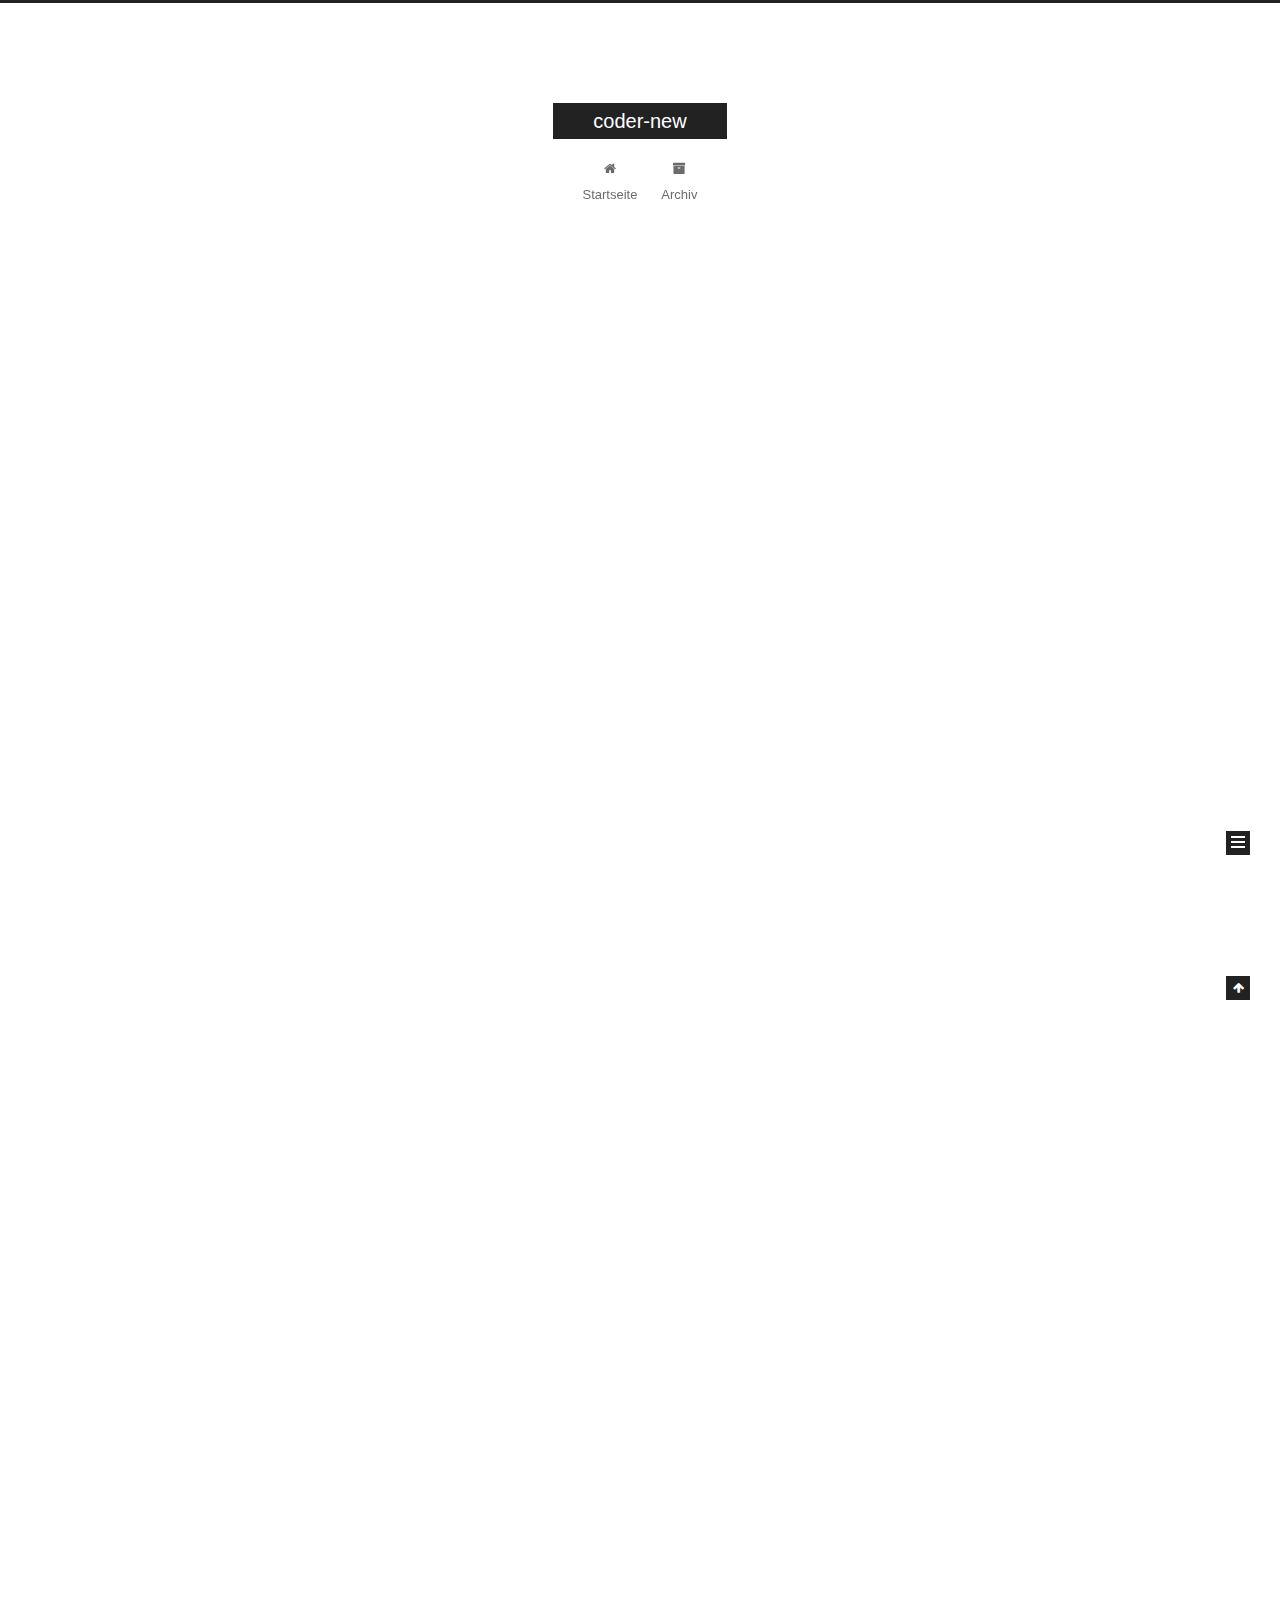
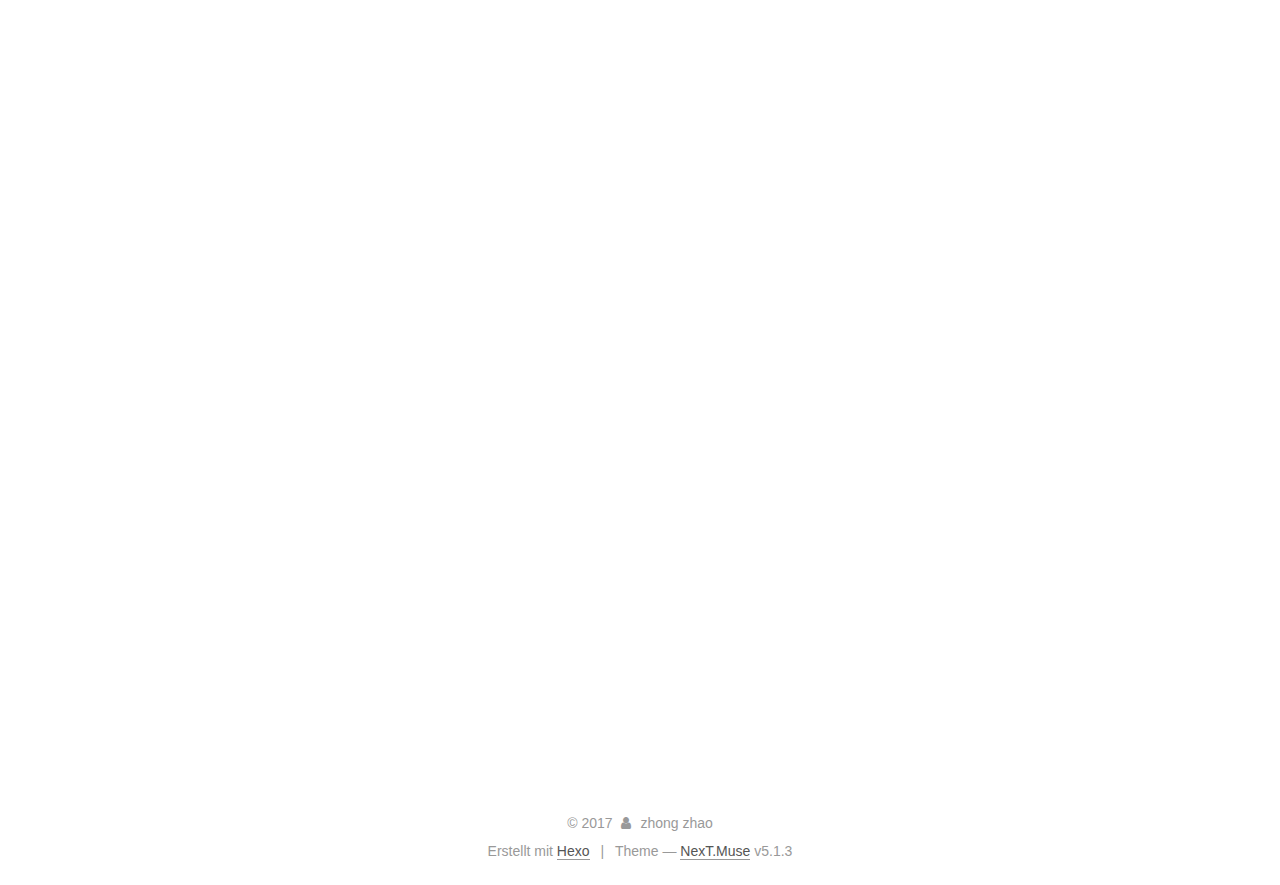
==== commit 94724c30: "Site updated: 2017-10-25 23:50:45" ====
--- a/index.html
+++ b/index.html
@@ -228,6 +228,254 @@
   
   
   <div class="post-block">
+    <link itemprop="mainEntityOfPage" href="http://yoursite.com/2017/10/25/zookeeper安装/">
+
+    <span hidden itemprop="author" itemscope itemtype="http://schema.org/Person">
+      <meta itemprop="name" content="zhong zhao">
+      <meta itemprop="description" content="">
+      <meta itemprop="image" content="/images/avatar.gif">
+    </span>
+
+    <span hidden itemprop="publisher" itemscope itemtype="http://schema.org/Organization">
+      <meta itemprop="name" content="coder-new">
+    </span>
+
+    
+      <header class="post-header">
+
+        
+        
+          <h1 class="post-title" itemprop="name headline">
+                
+                <a class="post-title-link" href="/2017/10/25/zookeeper安装/" itemprop="url">zookeeper安装</a></h1>
+        
+
+        <div class="post-meta">
+          <span class="post-time">
+            
+              <span class="post-meta-item-icon">
+                <i class="fa fa-calendar-o"></i>
+              </span>
+              
+                <span class="post-meta-item-text">Veröffentlicht am</span>
+              
+              <time title="Post created" itemprop="dateCreated datePublished" datetime="2017-10-25T23:32:45+08:00">
+                2017-10-25
+              </time>
+            
+
+            
+
+            
+          </span>
+
+          
+
+          
+            
+          
+
+          
+          
+
+          
+
+          
+
+          
+
+        </div>
+      </header>
+    
+
+    
+    
+    
+    <div class="post-body" itemprop="articleBody">
+
+      
+      
+
+      
+        
+          <p>zookeeper集群安装  3节点<br>
+          <!--noindex-->
+          <div class="post-button text-center">
+            <a class="btn" href="/2017/10/25/zookeeper安装/#more" rel="contents">
+              Weiterlesen &raquo;
+            </a>
+          </div>
+          <!--/noindex-->
+        
+      
+    </div>
+    
+    
+    
+
+    
+
+    
+
+    
+
+    <footer class="post-footer">
+      
+
+      
+
+      
+
+      
+      
+        <div class="post-eof"></div>
+      
+    </footer>
+  </div>
+  
+  
+  
+  </article>
+
+
+    
+      
+
+  
+
+  
+  
+  
+
+  <article class="post post-type-normal" itemscope itemtype="http://schema.org/Article">
+  
+  
+  
+  <div class="post-block">
+    <link itemprop="mainEntityOfPage" href="http://yoursite.com/2017/10/25/Ubuntu-command/">
+
+    <span hidden itemprop="author" itemscope itemtype="http://schema.org/Person">
+      <meta itemprop="name" content="zhong zhao">
+      <meta itemprop="description" content="">
+      <meta itemprop="image" content="/images/avatar.gif">
+    </span>
+
+    <span hidden itemprop="publisher" itemscope itemtype="http://schema.org/Organization">
+      <meta itemprop="name" content="coder-new">
+    </span>
+
+    
+      <header class="post-header">
+
+        
+        
+          <h1 class="post-title" itemprop="name headline">
+                
+                <a class="post-title-link" href="/2017/10/25/Ubuntu-command/" itemprop="url">Ubuntu command</a></h1>
+        
+
+        <div class="post-meta">
+          <span class="post-time">
+            
+              <span class="post-meta-item-icon">
+                <i class="fa fa-calendar-o"></i>
+              </span>
+              
+                <span class="post-meta-item-text">Veröffentlicht am</span>
+              
+              <time title="Post created" itemprop="dateCreated datePublished" datetime="2017-10-25T20:50:33+08:00">
+                2017-10-25
+              </time>
+            
+
+            
+
+            
+          </span>
+
+          
+
+          
+            
+          
+
+          
+          
+
+          
+
+          
+
+          
+
+        </div>
+      </header>
+    
+
+    
+    
+    
+    <div class="post-body" itemprop="articleBody">
+
+      
+      
+
+      
+        
+          <p>Ubuntu命令记录<br>
+          <!--noindex-->
+          <div class="post-button text-center">
+            <a class="btn" href="/2017/10/25/Ubuntu-command/#more" rel="contents">
+              Weiterlesen &raquo;
+            </a>
+          </div>
+          <!--/noindex-->
+        
+      
+    </div>
+    
+    
+    
+
+    
+
+    
+
+    
+
+    <footer class="post-footer">
+      
+
+      
+
+      
+
+      
+      
+        <div class="post-eof"></div>
+      
+    </footer>
+  </div>
+  
+  
+  
+  </article>
+
+
+    
+      
+
+  
+
+  
+  
+  
+
+  <article class="post post-type-normal" itemscope itemtype="http://schema.org/Article">
+  
+  
+  
+  <div class="post-block">
     <link itemprop="mainEntityOfPage" href="http://yoursite.com/2017/10/24/my-new-post/">
 
     <span hidden itemprop="author" itemscope itemtype="http://schema.org/Person">
@@ -513,7 +761,7 @@
               
                 <a href="/archives/">
               
-                  <span class="site-state-item-count">2</span>
+                  <span class="site-state-item-count">4</span>
                   <span class="site-state-item-name">Artikel</span>
                 </a>
               </div>
@@ -526,7 +774,7 @@
               
               <div class="site-state-item site-state-tags">
                 
-                  <span class="site-state-item-count">1</span>
+                  <span class="site-state-item-count">3</span>
                   <span class="site-state-item-name">Tags</span>
                 
               </div>
--- a/css/main.css
+++ b/css/main.css
@@ -1822,7 +1822,7 @@
   width: 4px;
   height: 4px;
   border-radius: 50%;
-  background: #4affe7;
+  background: #9aa28c;
 }
 .links-of-blogroll {
   font-size: 13px;
